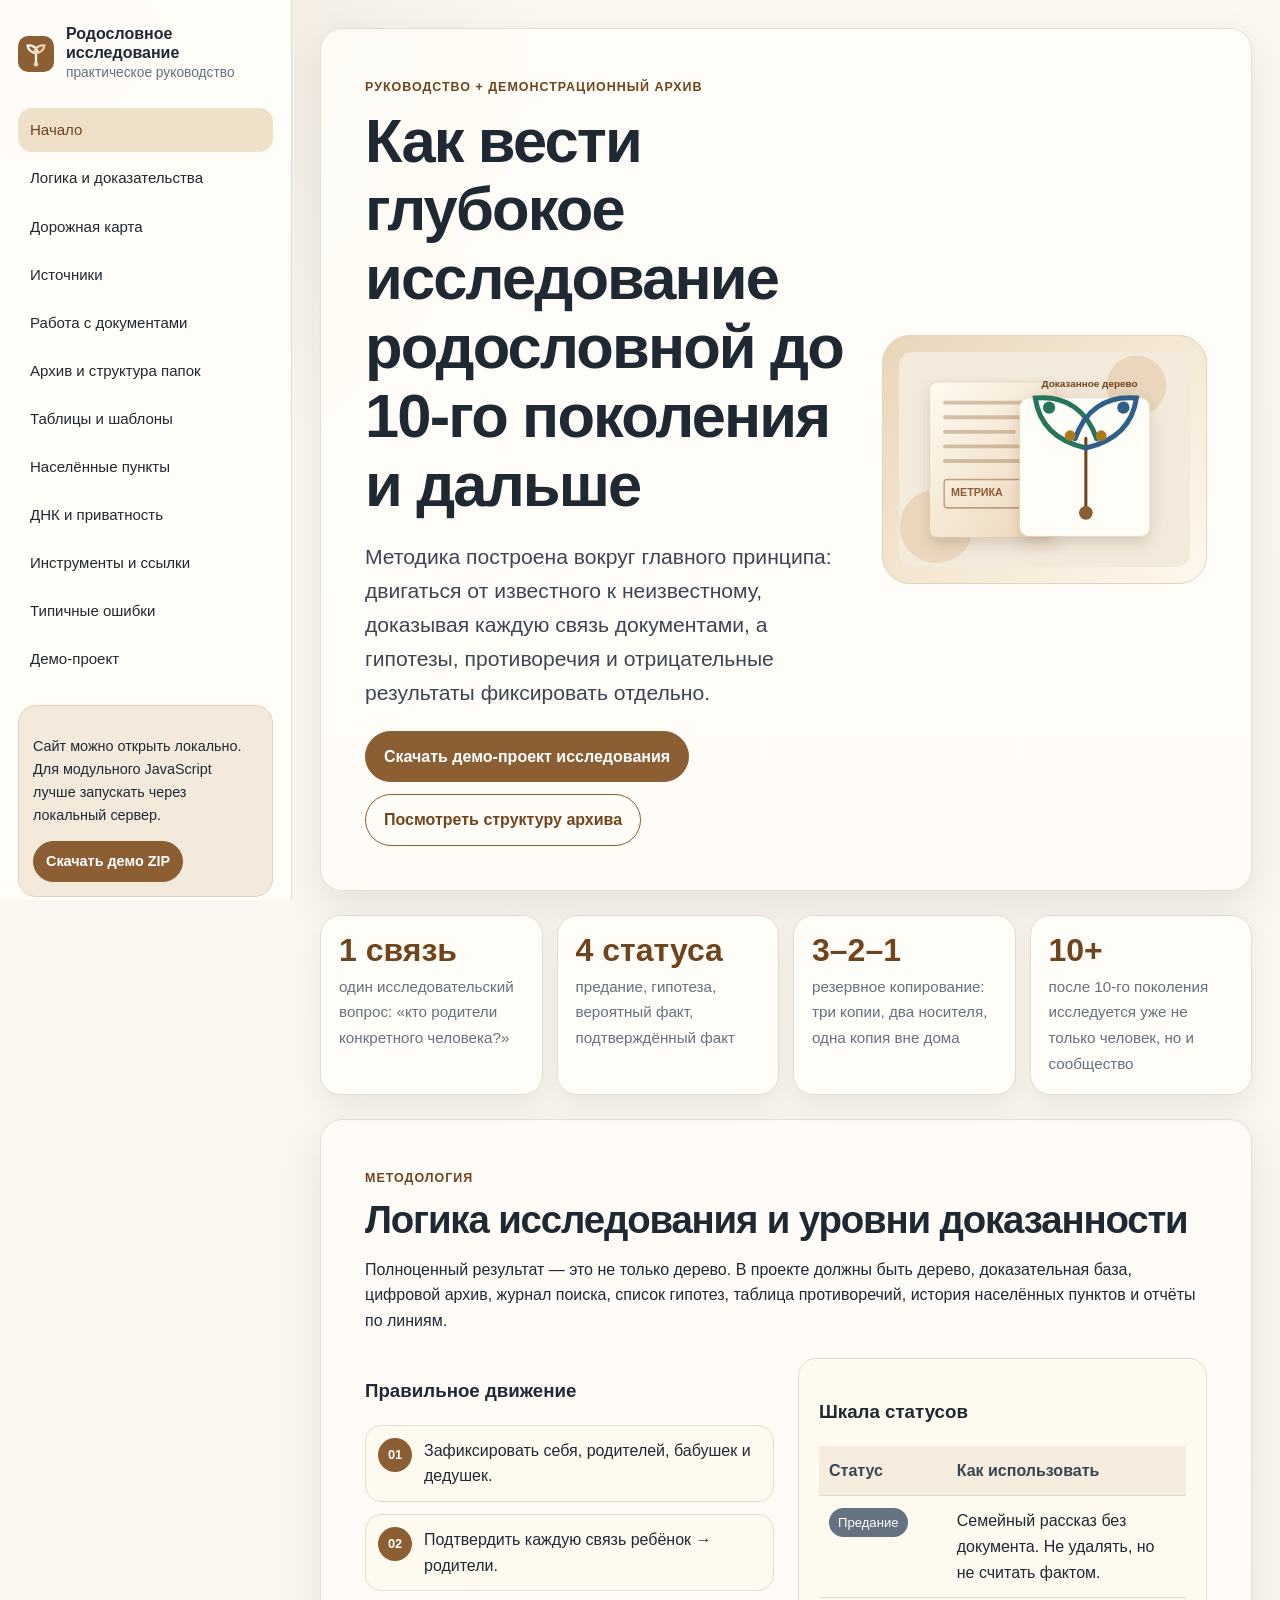
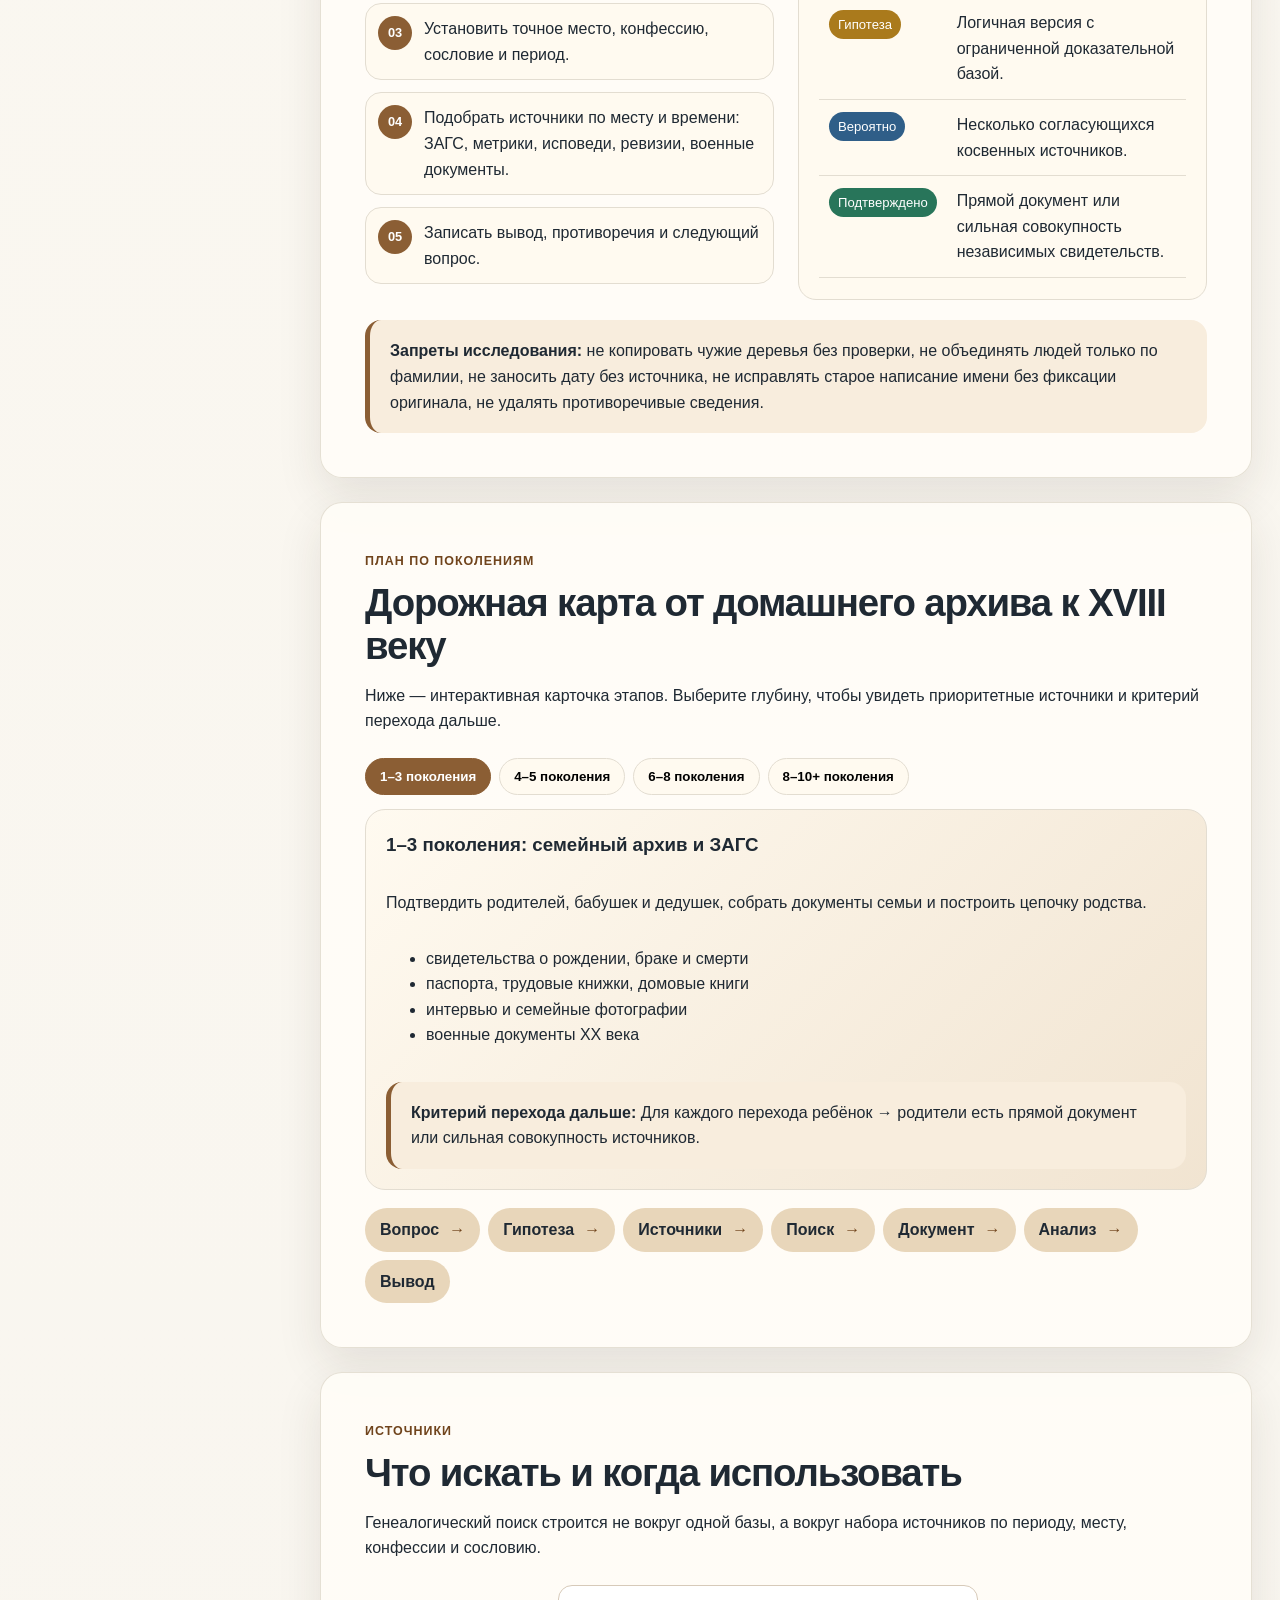
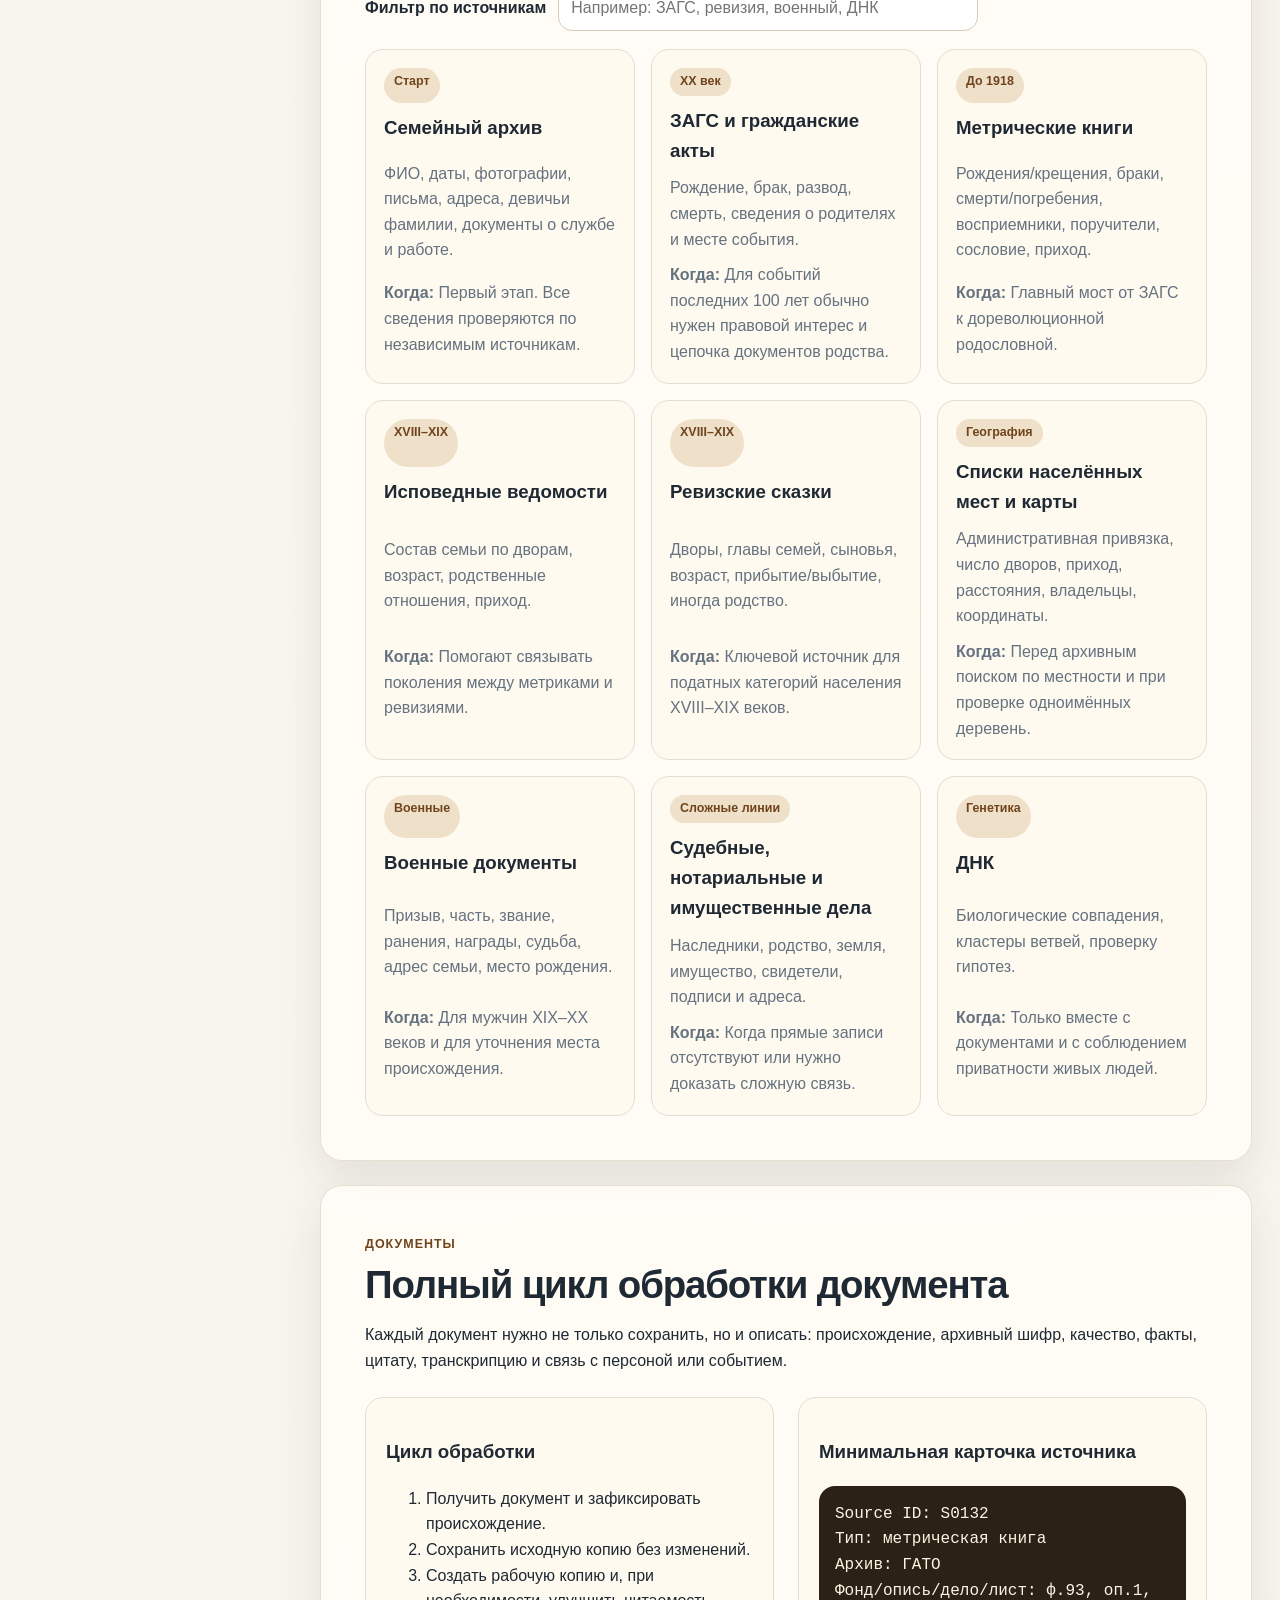
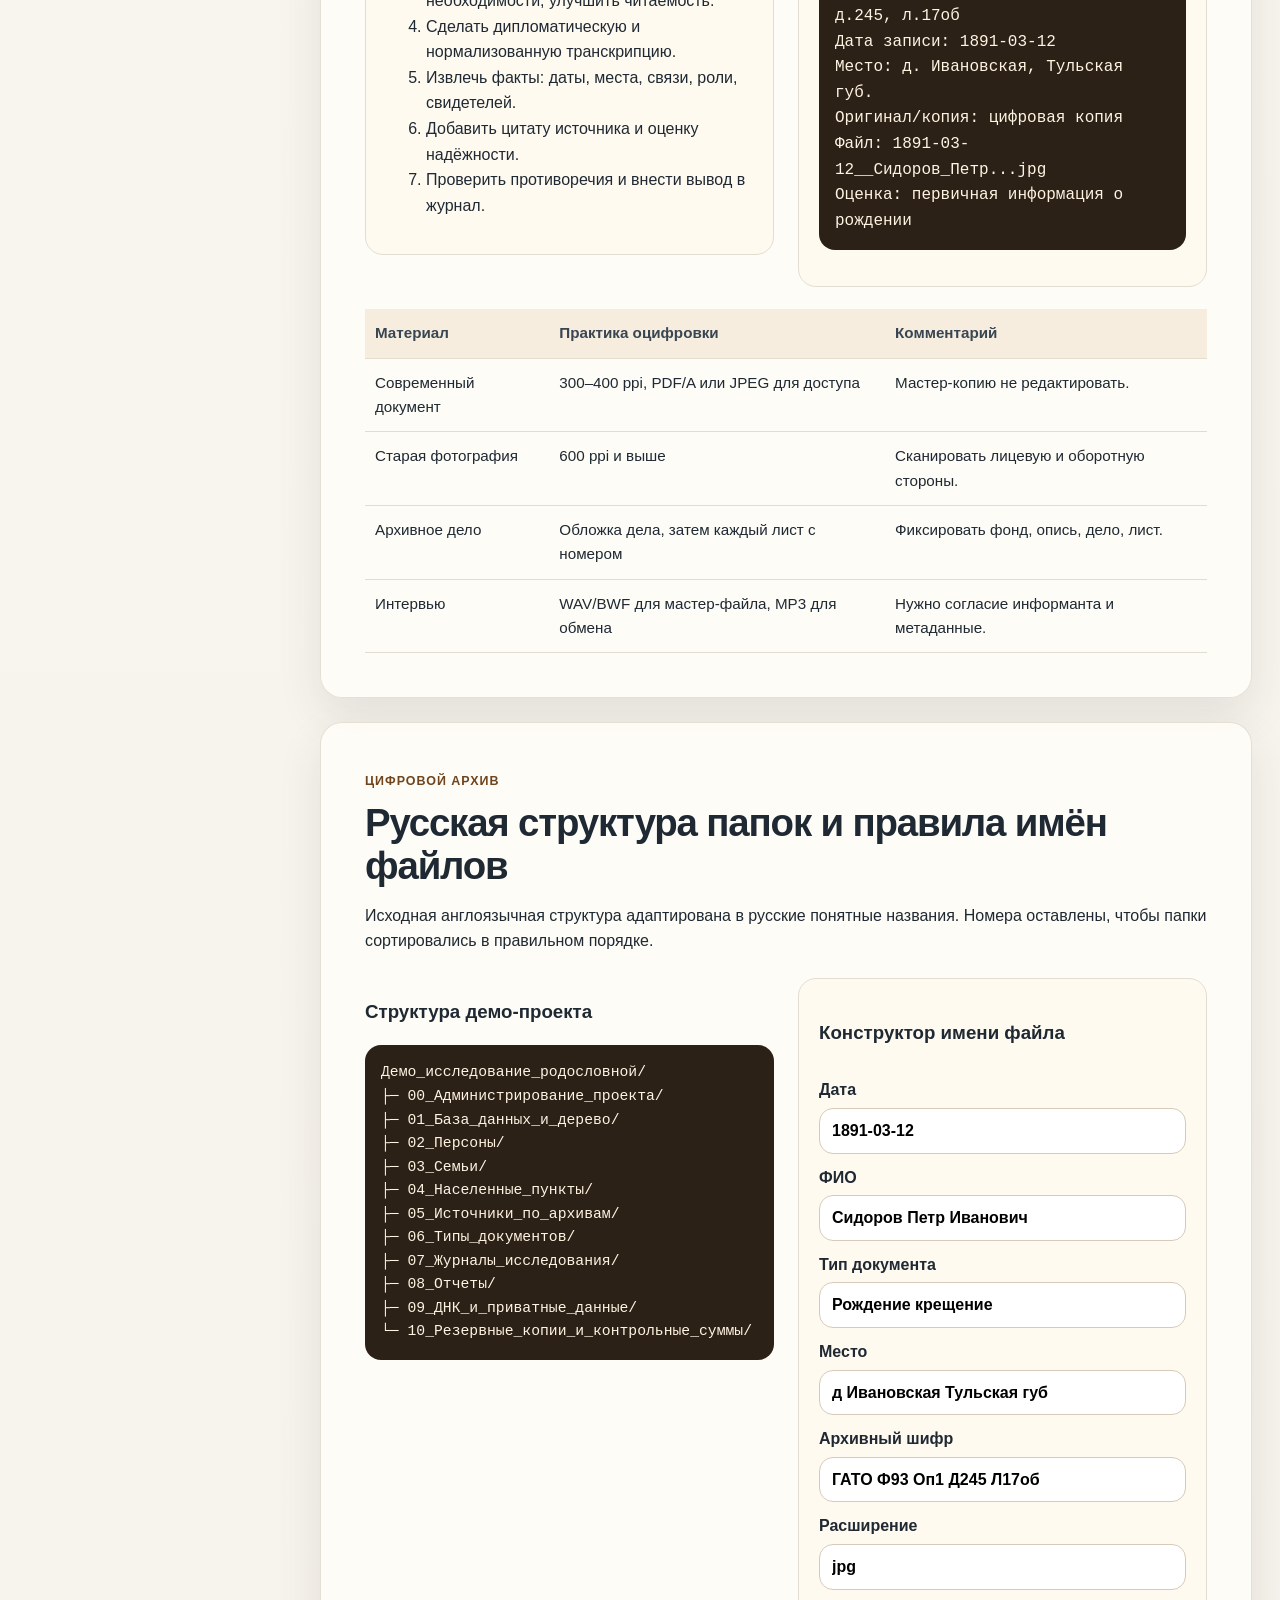
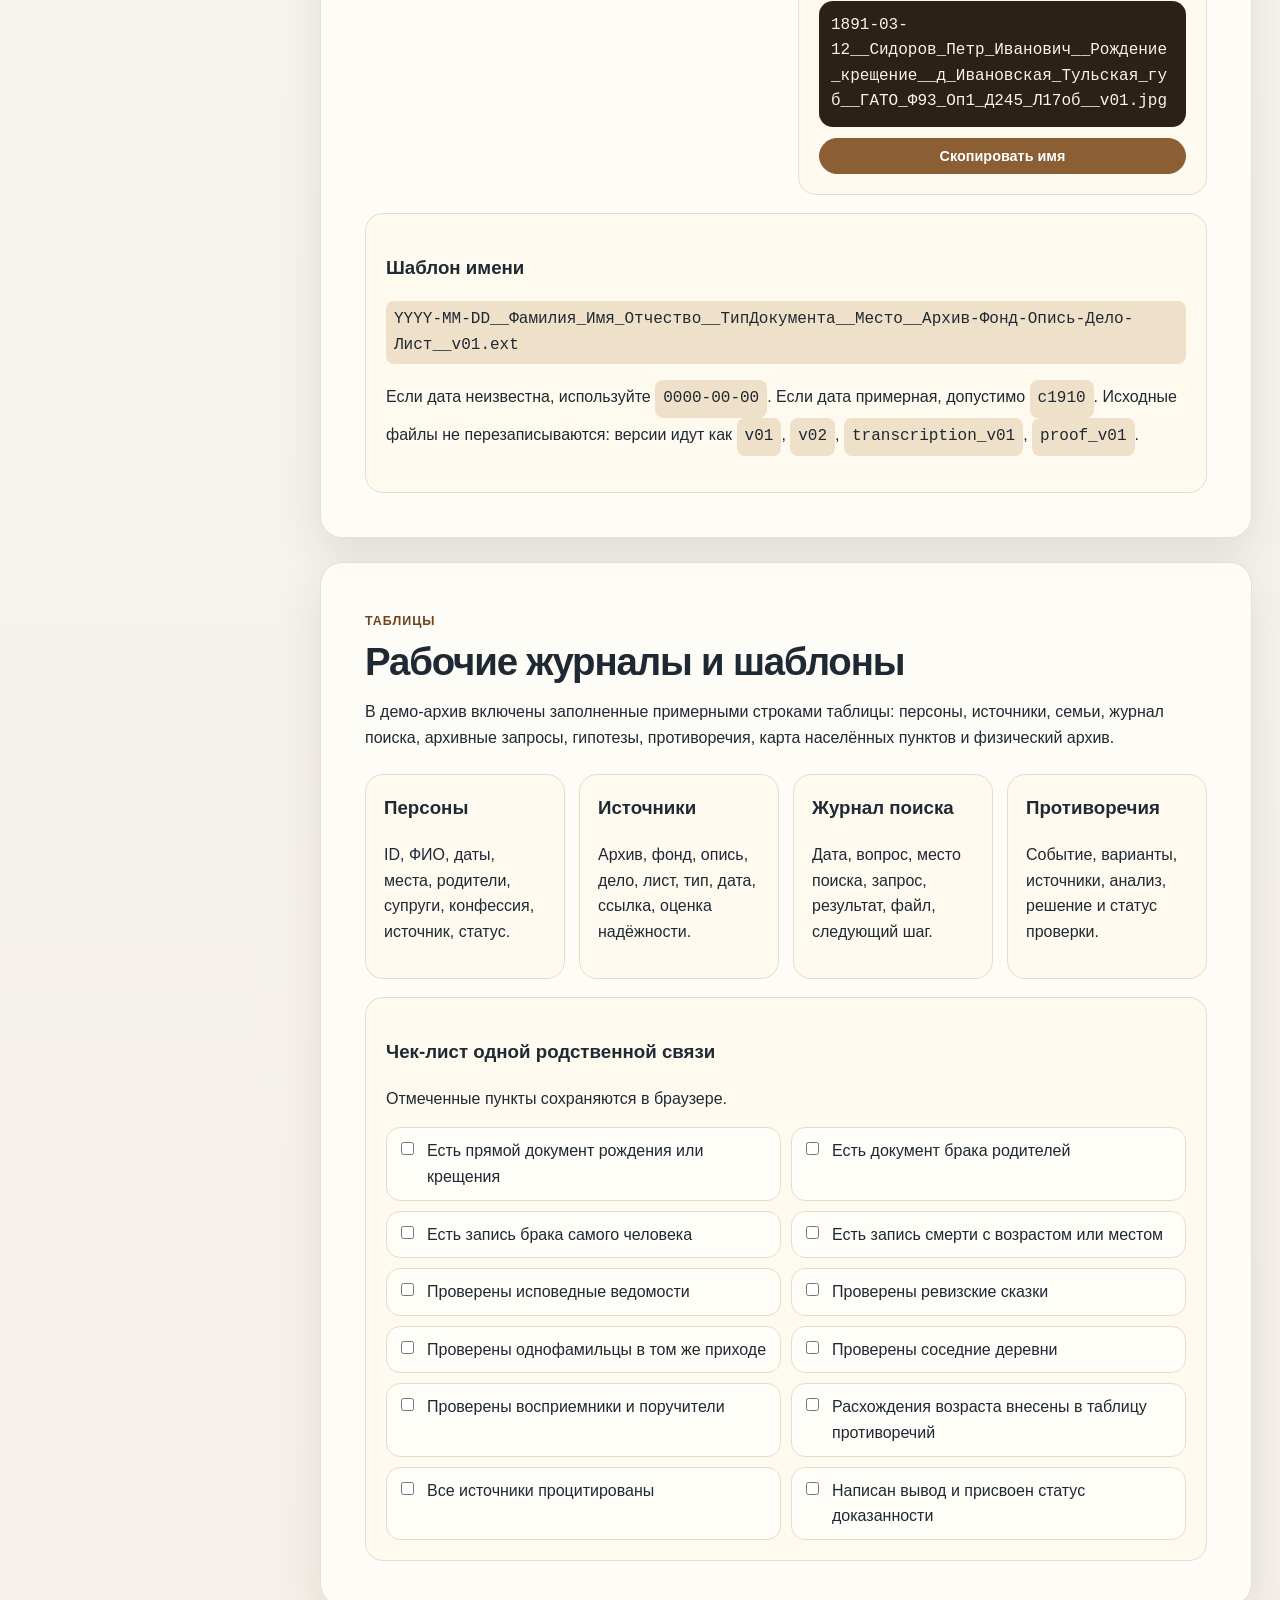
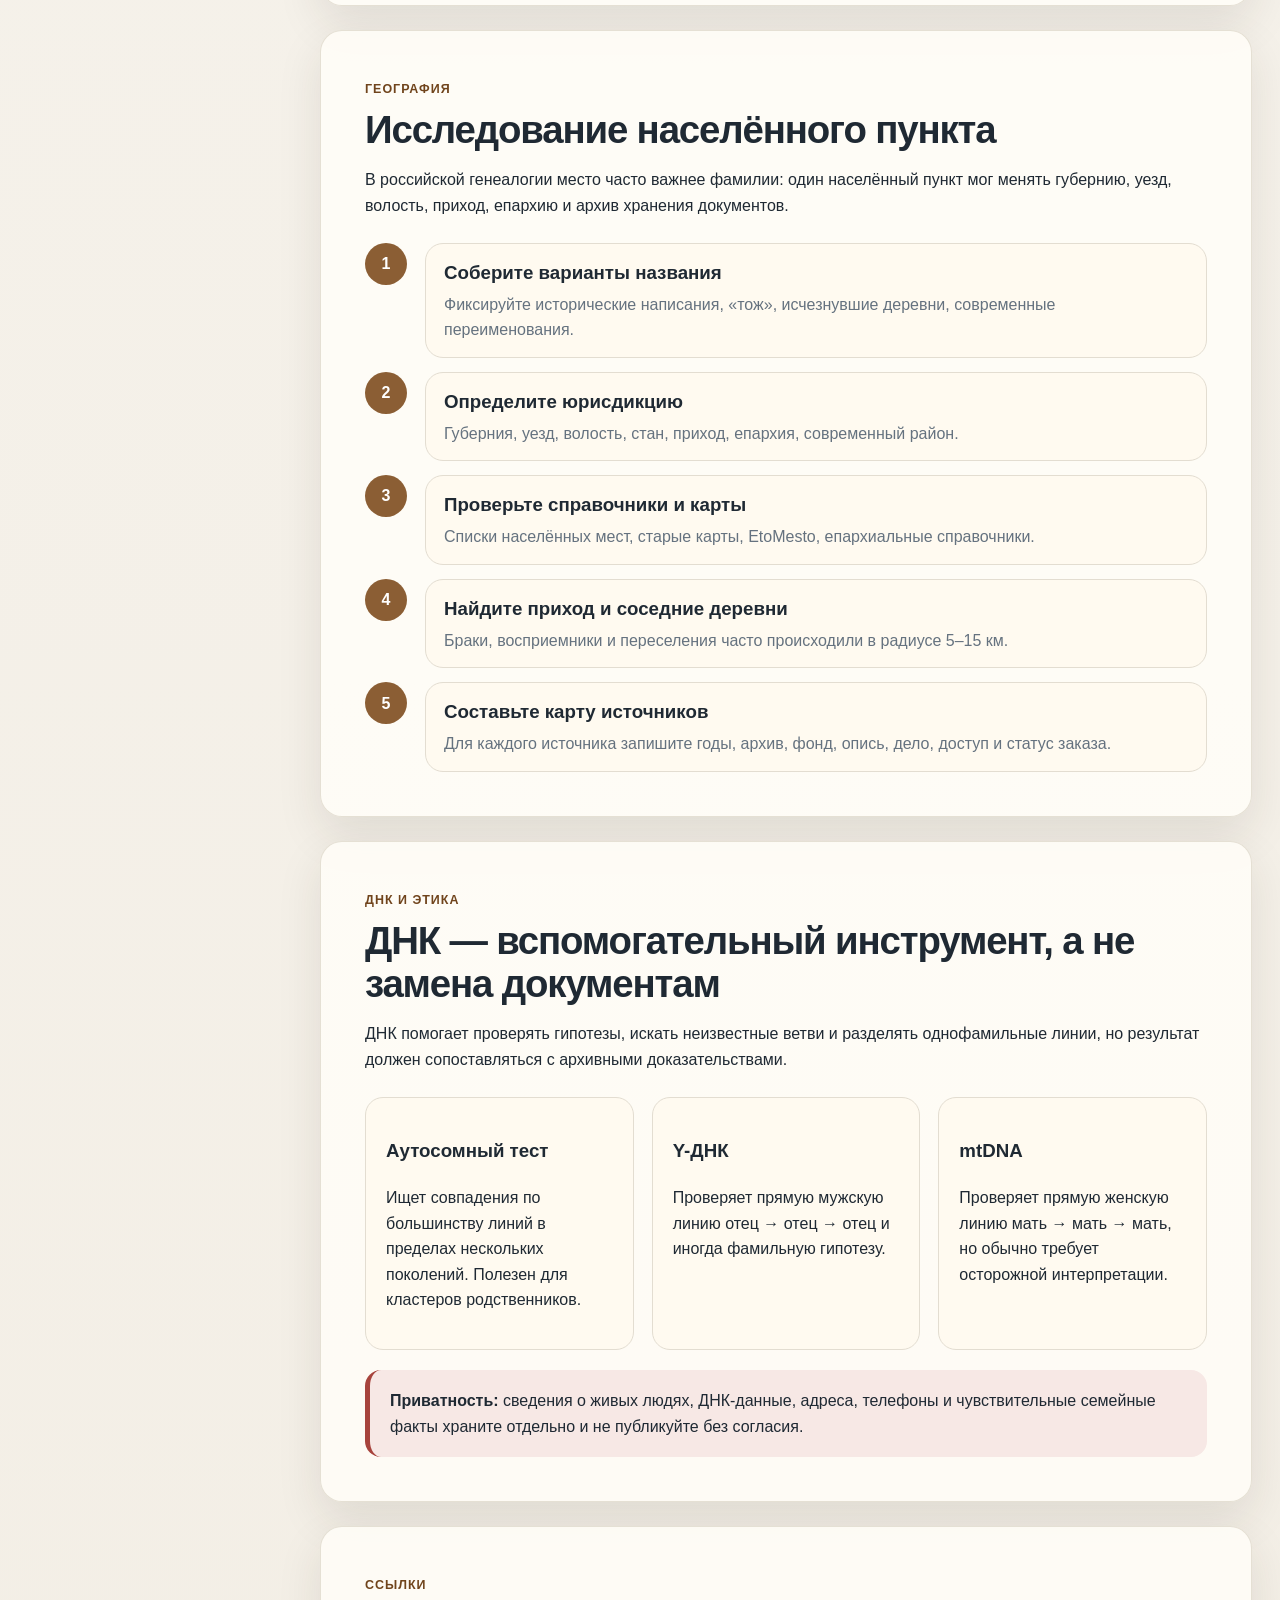
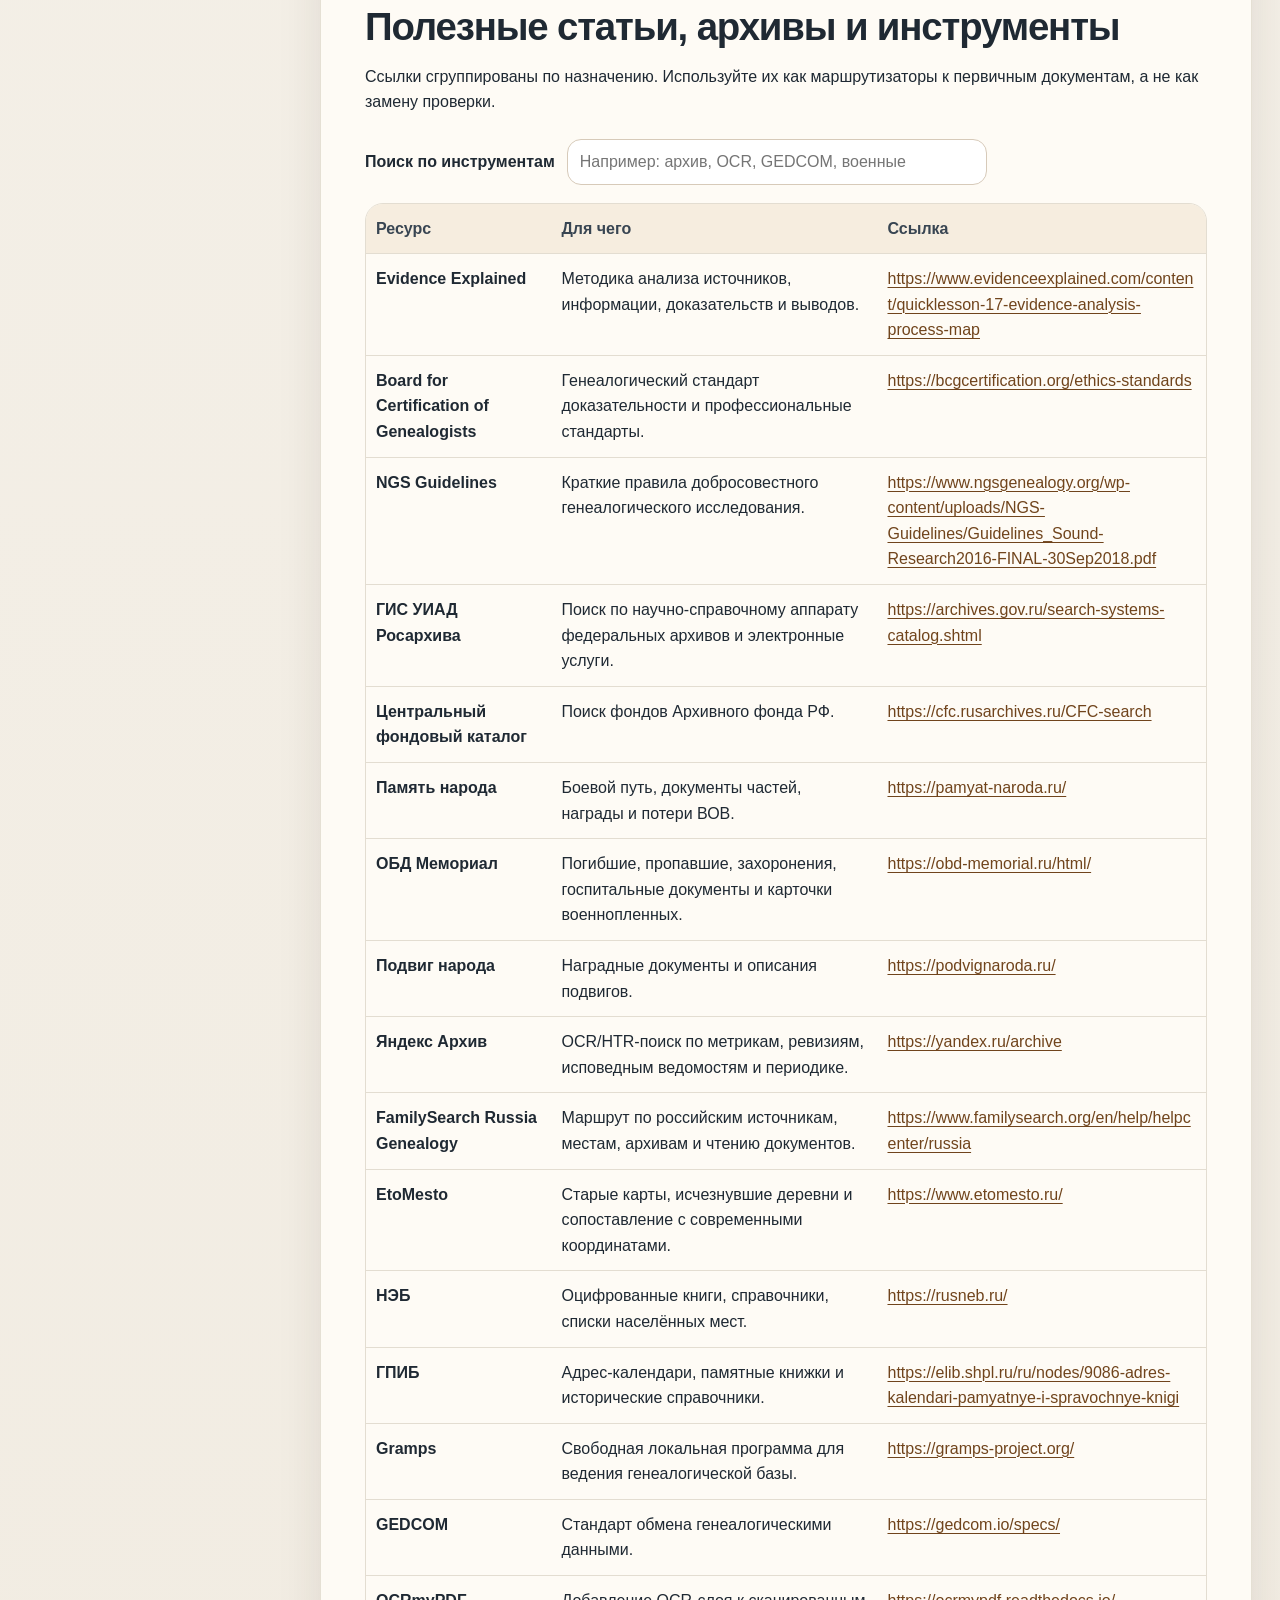
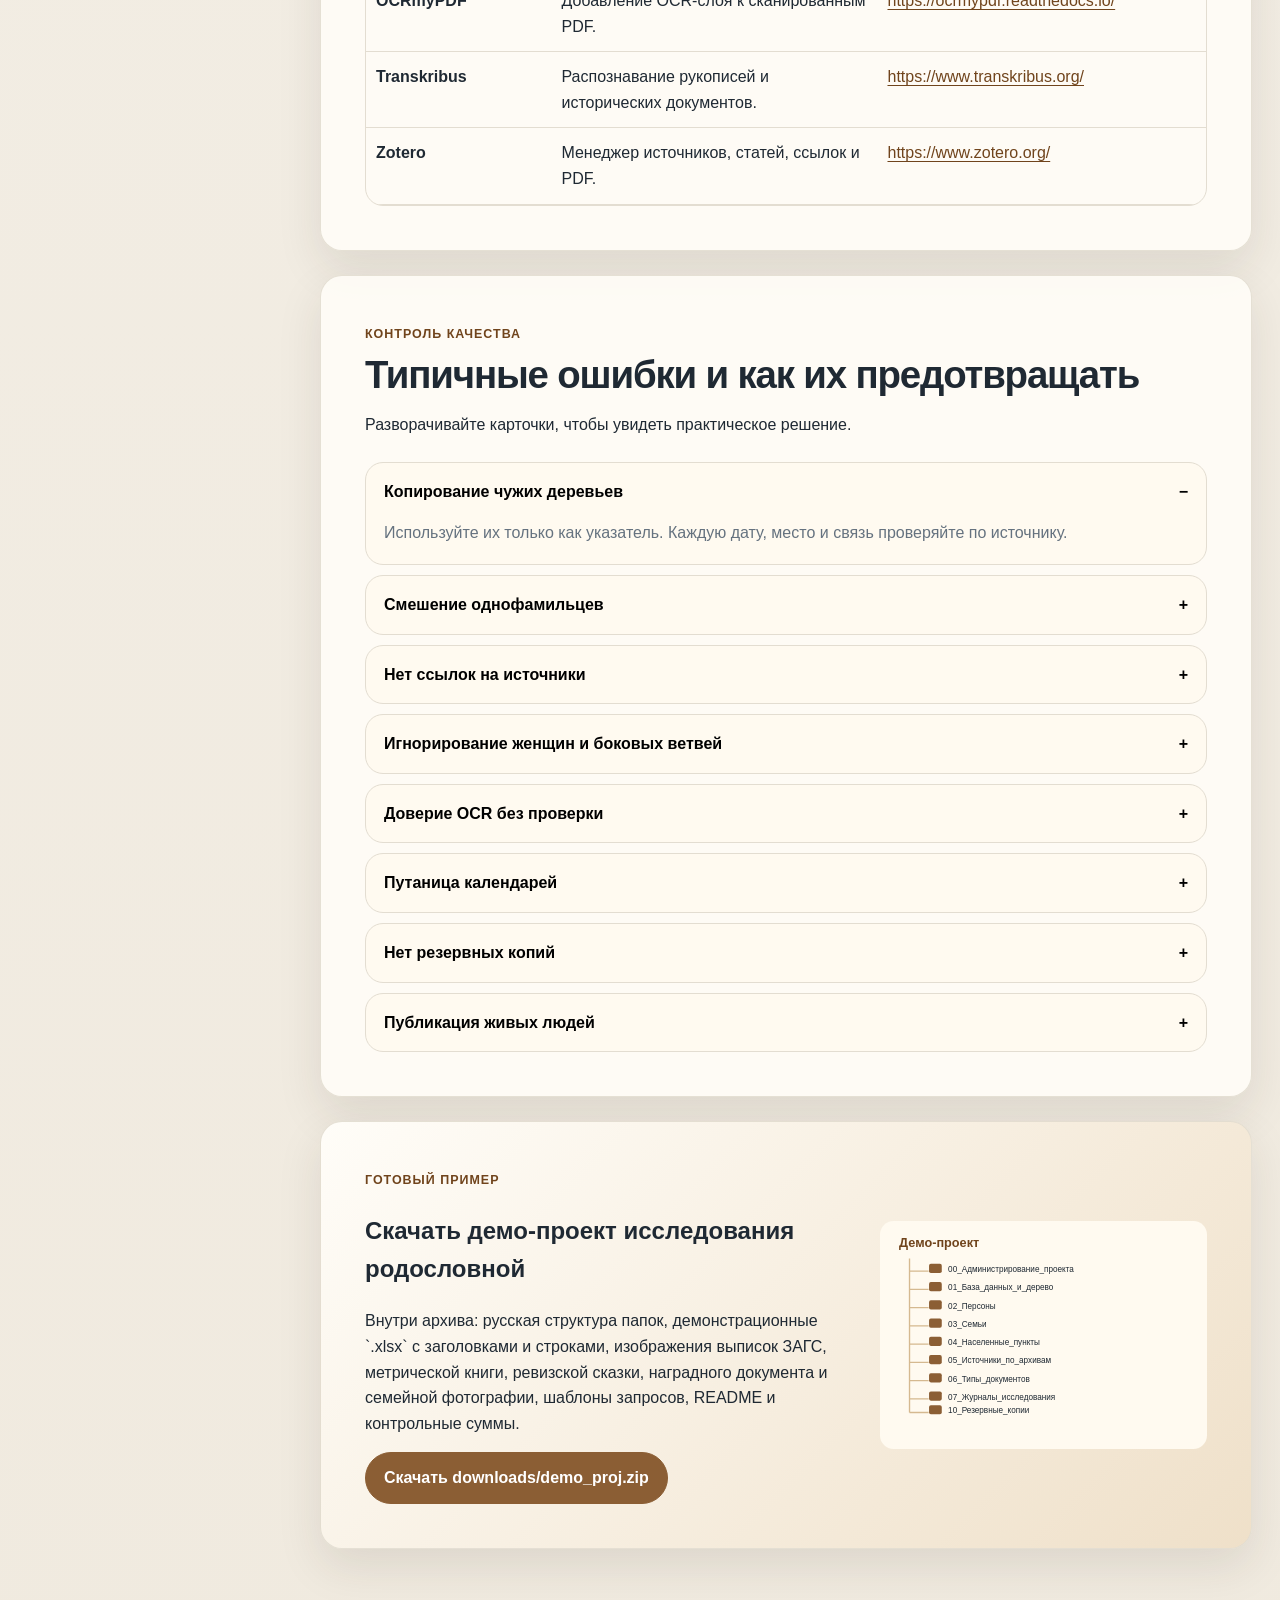
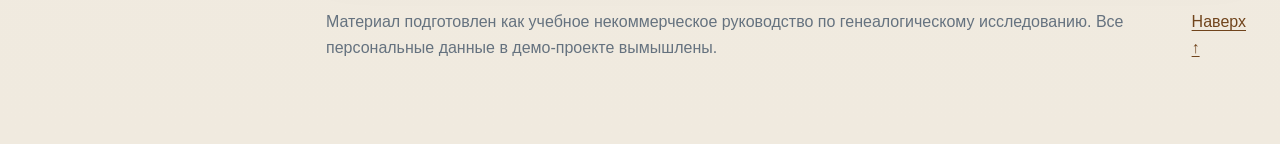
==== index.html @ 18a7447b "first commit uplod project" ====
<!doctype html>
<html lang="ru">
<head>
  <meta charset="utf-8">
  <meta name="viewport" content="width=device-width, initial-scale=1">
  <title>Руководство по исследованию родословной</title>
  <meta name="description" content="Статическое руководство по глубокому генеалогическому исследованию: методика, источники, таблицы, структура архива и демо-проект.">
  <link rel="icon" href="assets/images/favicon.svg" type="image/svg+xml">
  <link rel="stylesheet" href="style.css">
</head>
<body>
  <a class="skip-link" href="#main">Перейти к содержанию</a>
  <button class="mobile-nav-toggle" type="button" aria-label="Открыть оглавление" aria-controls="sidebar" aria-expanded="false">☰ Оглавление</button>
  <aside class="sidebar" id="sidebar">
    <div class="brand">
      <img src="assets/images/favicon.svg" width="36" height="36" alt="">
      <div>
        <strong>Родословное исследование</strong>
        <span>практическое руководство</span>
      </div>
    </div>
    <nav class="toc" aria-label="Оглавление сайта">
      <a href="#start">Начало</a>
      <a href="#logic">Логика и доказательства</a>
      <a href="#roadmap">Дорожная карта</a>
      <a href="#sources">Источники</a>
      <a href="#documents">Работа с документами</a>
      <a href="#storage">Архив и структура папок</a>
      <a href="#tables">Таблицы и шаблоны</a>
      <a href="#localities">Населённые пункты</a>
      <a href="#dna">ДНК и приватность</a>
      <a href="#tools">Инструменты и ссылки</a>
      <a href="#errors">Типичные ошибки</a>
      <a href="#download">Демо-проект</a>
    </nav>
    <div class="sidebar-card">
      <p>Сайт можно открыть локально. Для модульного JavaScript лучше запускать через локальный сервер.</p>
      <a class="button button-small" href="downloads/demo_proj.zip" download>Скачать демо ZIP</a>
    </div>
  </aside>

  <main id="main" class="content">
    <section id="start" class="hero section-block">
      <div class="hero-text">
        <span class="eyebrow">Руководство + демонстрационный архив</span>
        <h1>Как вести глубокое исследование родословной до 10-го поколения и дальше</h1>
        <p class="lead">Методика построена вокруг главного принципа: двигаться от известного к неизвестному, доказывая каждую связь документами, а гипотезы, противоречия и отрицательные результаты фиксировать отдельно.</p>
        <div class="hero-actions">
          <a class="button" href="downloads/demo_proj.zip" download>Скачать демо-проект исследования</a>
          <a class="button ghost" href="#storage">Посмотреть структуру архива</a>
        </div>
      </div>
      <div class="hero-visual" aria-hidden="true">
        <img src="assets/images/hero-archive.svg" alt="" loading="eager">
      </div>
    </section>

    <section class="section-block compact-grid" aria-label="Ключевые принципы">
      <article class="metric-card">
        <strong>1 связь</strong>
        <span>один исследовательский вопрос: «кто родители конкретного человека?»</span>
      </article>
      <article class="metric-card">
        <strong>4 статуса</strong>
        <span>предание, гипотеза, вероятный факт, подтверждённый факт</span>
      </article>
      <article class="metric-card">
        <strong>3–2–1</strong>
        <span>резервное копирование: три копии, два носителя, одна копия вне дома</span>
      </article>
      <article class="metric-card">
        <strong>10+</strong>
        <span>после 10-го поколения исследуется уже не только человек, но и сообщество</span>
      </article>
    </section>

    <section id="logic" class="section-block">
      <div class="section-heading">
        <span class="eyebrow">Методология</span>
        <h2>Логика исследования и уровни доказанности</h2>
        <p>Полноценный результат — это не только дерево. В проекте должны быть дерево, доказательная база, цифровой архив, журнал поиска, список гипотез, таблица противоречий, история населённых пунктов и отчёты по линиям.</p>
      </div>
      <div class="two-col">
        <div>
          <h3>Правильное движение</h3>
          <ol class="steps">
            <li><span>01</span>Зафиксировать себя, родителей, бабушек и дедушек.</li>
            <li><span>02</span>Подтвердить каждую связь ребёнок → родители.</li>
            <li><span>03</span>Установить точное место, конфессию, сословие и период.</li>
            <li><span>04</span>Подобрать источники по месту и времени: ЗАГС, метрики, исповеди, ревизии, военные документы.</li>
            <li><span>05</span>Записать вывод, противоречия и следующий вопрос.</li>
          </ol>
        </div>
        <div class="panel">
          <h3>Шкала статусов</h3>
          <table>
            <thead><tr><th>Статус</th><th>Как использовать</th></tr></thead>
            <tbody>
              <tr><td><span class="status legend">Предание</span></td><td>Семейный рассказ без документа. Не удалять, но не считать фактом.</td></tr>
              <tr><td><span class="status hypothesis">Гипотеза</span></td><td>Логичная версия с ограниченной доказательной базой.</td></tr>
              <tr><td><span class="status probable">Вероятно</span></td><td>Несколько согласующихся косвенных источников.</td></tr>
              <tr><td><span class="status proven">Подтверждено</span></td><td>Прямой документ или сильная совокупность независимых свидетельств.</td></tr>
            </tbody>
          </table>
        </div>
      </div>
      <div class="callout">
        <strong>Запреты исследования:</strong> не копировать чужие деревья без проверки, не объединять людей только по фамилии, не заносить дату без источника, не исправлять старое написание имени без фиксации оригинала, не удалять противоречивые сведения.
      </div>
    </section>

    <section id="roadmap" class="section-block">
      <div class="section-heading">
        <span class="eyebrow">План по поколениям</span>
        <h2>Дорожная карта от домашнего архива к XVIII веку</h2>
        <p>Ниже — интерактивная карточка этапов. Выберите глубину, чтобы увидеть приоритетные источники и критерий перехода дальше.</p>
      </div>
      <div class="tabs" role="tablist" aria-label="Поколения">
        <button class="tab active" type="button" data-stage="0">1–3 поколения</button>
        <button class="tab" type="button" data-stage="1">4–5 поколения</button>
        <button class="tab" type="button" data-stage="2">6–8 поколения</button>
        <button class="tab" type="button" data-stage="3">8–10+ поколения</button>
      </div>
      <div class="stage-card" id="stageCard" aria-live="polite"></div>
      <div class="flow-strip" aria-label="Повторяемый цикл исследования">
        <span>Вопрос</span><span>Гипотеза</span><span>Источники</span><span>Поиск</span><span>Документ</span><span>Анализ</span><span>Вывод</span>
      </div>
    </section>

    <section id="sources" class="section-block">
      <div class="section-heading">
        <span class="eyebrow">Источники</span>
        <h2>Что искать и когда использовать</h2>
        <p>Генеалогический поиск строится не вокруг одной базы, а вокруг набора источников по периоду, месту, конфессии и сословию.</p>
      </div>
      <div class="filter-row" role="search">
        <label for="sourceFilter">Фильтр по источникам</label>
        <input id="sourceFilter" type="search" placeholder="Например: ЗАГС, ревизия, военный, ДНК">
      </div>
      <div class="card-grid" id="sourceCards"></div>
    </section>

    <section id="documents" class="section-block">
      <div class="section-heading">
        <span class="eyebrow">Документы</span>
        <h2>Полный цикл обработки документа</h2>
        <p>Каждый документ нужно не только сохранить, но и описать: происхождение, архивный шифр, качество, факты, цитату, транскрипцию и связь с персоной или событием.</p>
      </div>
      <div class="two-col align-start">
        <div class="process-list">
          <h3>Цикл обработки</h3>
          <ol>
            <li>Получить документ и зафиксировать происхождение.</li>
            <li>Сохранить исходную копию без изменений.</li>
            <li>Создать рабочую копию и, при необходимости, улучшить читаемость.</li>
            <li>Сделать дипломатическую и нормализованную транскрипцию.</li>
            <li>Извлечь факты: даты, места, связи, роли, свидетелей.</li>
            <li>Добавить цитату источника и оценку надёжности.</li>
            <li>Проверить противоречия и внести вывод в журнал.</li>
          </ol>
        </div>
        <div class="panel">
          <h3>Минимальная карточка источника</h3>
          <pre><code>Source ID: S0132
Тип: метрическая книга
Архив: ГАТО
Фонд/опись/дело/лист: ф.93, оп.1, д.245, л.17об
Дата записи: 1891-03-12
Место: д. Ивановская, Тульская губ.
Оригинал/копия: цифровая копия
Файл: 1891-03-12__Сидоров_Петр...jpg
Оценка: первичная информация о рождении</code></pre>
        </div>
      </div>
      <table class="wide-table">
        <thead><tr><th>Материал</th><th>Практика оцифровки</th><th>Комментарий</th></tr></thead>
        <tbody>
          <tr><td>Современный документ</td><td>300–400 ppi, PDF/A или JPEG для доступа</td><td>Мастер-копию не редактировать.</td></tr>
          <tr><td>Старая фотография</td><td>600 ppi и выше</td><td>Сканировать лицевую и оборотную стороны.</td></tr>
          <tr><td>Архивное дело</td><td>Обложка дела, затем каждый лист с номером</td><td>Фиксировать фонд, опись, дело, лист.</td></tr>
          <tr><td>Интервью</td><td>WAV/BWF для мастер-файла, MP3 для обмена</td><td>Нужно согласие информанта и метаданные.</td></tr>
        </tbody>
      </table>
    </section>

    <section id="storage" class="section-block">
      <div class="section-heading">
        <span class="eyebrow">Цифровой архив</span>
        <h2>Русская структура папок и правила имён файлов</h2>
        <p>Исходная англоязычная структура адаптирована в русские понятные названия. Номера оставлены, чтобы папки сортировались в правильном порядке.</p>
      </div>
      <div class="two-col align-start">
        <div>
          <h3>Структура демо-проекта</h3>
          <pre class="tree"><code>Демо_исследование_родословной/
├─ 00_Администрирование_проекта/
├─ 01_База_данных_и_дерево/
├─ 02_Персоны/
├─ 03_Семьи/
├─ 04_Населенные_пункты/
├─ 05_Источники_по_архивам/
├─ 06_Типы_документов/
├─ 07_Журналы_исследования/
├─ 08_Отчеты/
├─ 09_ДНК_и_приватные_данные/
└─ 10_Резервные_копии_и_контрольные_суммы/</code></pre>
        </div>
        <form class="file-builder" id="fileBuilder">
          <h3>Конструктор имени файла</h3>
          <label>Дата <input name="date" value="1891-03-12"></label>
          <label>ФИО <input name="person" value="Сидоров Петр Иванович"></label>
          <label>Тип документа <input name="type" value="Рождение крещение"></label>
          <label>Место <input name="place" value="д Ивановская Тульская губ"></label>
          <label>Архивный шифр <input name="ref" value="ГАТО Ф93 Оп1 Д245 Л17об"></label>
          <label>Расширение <input name="ext" value="jpg"></label>
          <output id="fileNameResult" for="date person type place ref ext"></output>
          <button class="button button-small" type="button" id="copyFileName">Скопировать имя</button>
        </form>
      </div>
      <div class="naming-rules">
        <h3>Шаблон имени</h3>
        <code>YYYY-MM-DD__Фамилия_Имя_Отчество__ТипДокумента__Место__Архив-Фонд-Опись-Дело-Лист__v01.ext</code>
        <p>Если дата неизвестна, используйте <code>0000-00-00</code>. Если дата примерная, допустимо <code>c1910</code>. Исходные файлы не перезаписываются: версии идут как <code>v01</code>, <code>v02</code>, <code>transcription_v01</code>, <code>proof_v01</code>.</p>
      </div>
    </section>

    <section id="tables" class="section-block">
      <div class="section-heading">
        <span class="eyebrow">Таблицы</span>
        <h2>Рабочие журналы и шаблоны</h2>
        <p>В демо-архив включены заполненные примерными строками таблицы: персоны, источники, семьи, журнал поиска, архивные запросы, гипотезы, противоречия, карта населённых пунктов и физический архив.</p>
      </div>
      <div class="table-cards">
        <article><h3>Персоны</h3><p>ID, ФИО, даты, места, родители, супруги, конфессия, источник, статус.</p></article>
        <article><h3>Источники</h3><p>Архив, фонд, опись, дело, лист, тип, дата, ссылка, оценка надёжности.</p></article>
        <article><h3>Журнал поиска</h3><p>Дата, вопрос, место поиска, запрос, результат, файл, следующий шаг.</p></article>
        <article><h3>Противоречия</h3><p>Событие, варианты, источники, анализ, решение и статус проверки.</p></article>
      </div>
      <div class="checklist-card">
        <h3>Чек-лист одной родственной связи</h3>
        <p>Отмеченные пункты сохраняются в браузере.</p>
        <div id="proofChecklist" class="checklist"></div>
      </div>
    </section>

    <section id="localities" class="section-block">
      <div class="section-heading">
        <span class="eyebrow">География</span>
        <h2>Исследование населённого пункта</h2>
        <p>В российской генеалогии место часто важнее фамилии: один населённый пункт мог менять губернию, уезд, волость, приход, епархию и архив хранения документов.</p>
      </div>
      <div class="timeline-list">
        <article><span>1</span><div><h3>Соберите варианты названия</h3><p>Фиксируйте исторические написания, «тож», исчезнувшие деревни, современные переименования.</p></div></article>
        <article><span>2</span><div><h3>Определите юрисдикцию</h3><p>Губерния, уезд, волость, стан, приход, епархия, современный район.</p></div></article>
        <article><span>3</span><div><h3>Проверьте справочники и карты</h3><p>Списки населённых мест, старые карты, EtoMesto, епархиальные справочники.</p></div></article>
        <article><span>4</span><div><h3>Найдите приход и соседние деревни</h3><p>Браки, восприемники и переселения часто происходили в радиусе 5–15 км.</p></div></article>
        <article><span>5</span><div><h3>Составьте карту источников</h3><p>Для каждого источника запишите годы, архив, фонд, опись, дело, доступ и статус заказа.</p></div></article>
      </div>
    </section>

    <section id="dna" class="section-block">
      <div class="section-heading">
        <span class="eyebrow">ДНК и этика</span>
        <h2>ДНК — вспомогательный инструмент, а не замена документам</h2>
        <p>ДНК помогает проверять гипотезы, искать неизвестные ветви и разделять однофамильные линии, но результат должен сопоставляться с архивными доказательствами.</p>
      </div>
      <div class="three-col">
        <article class="panel"><h3>Аутосомный тест</h3><p>Ищет совпадения по большинству линий в пределах нескольких поколений. Полезен для кластеров родственников.</p></article>
        <article class="panel"><h3>Y-ДНК</h3><p>Проверяет прямую мужскую линию отец → отец → отец и иногда фамильную гипотезу.</p></article>
        <article class="panel"><h3>mtDNA</h3><p>Проверяет прямую женскую линию мать → мать → мать, но обычно требует осторожной интерпретации.</p></article>
      </div>
      <div class="callout warning"><strong>Приватность:</strong> сведения о живых людях, ДНК-данные, адреса, телефоны и чувствительные семейные факты храните отдельно и не публикуйте без согласия.</div>
    </section>

    <section id="tools" class="section-block">
      <div class="section-heading">
        <span class="eyebrow">Ссылки</span>
        <h2>Полезные статьи, архивы и инструменты</h2>
        <p>Ссылки сгруппированы по назначению. Используйте их как маршрутизаторы к первичным документам, а не как замену проверки.</p>
      </div>
      <div class="filter-row">
        <label for="resourceFilter">Поиск по инструментам</label>
        <input id="resourceFilter" type="search" placeholder="Например: архив, OCR, GEDCOM, военные">
      </div>
      <div class="resource-table-wrap">
        <table class="resource-table">
          <thead><tr><th>Ресурс</th><th>Для чего</th><th>Ссылка</th></tr></thead>
          <tbody id="resourceRows"></tbody>
        </table>
      </div>
    </section>

    <section id="errors" class="section-block">
      <div class="section-heading">
        <span class="eyebrow">Контроль качества</span>
        <h2>Типичные ошибки и как их предотвращать</h2>
        <p>Разворачивайте карточки, чтобы увидеть практическое решение.</p>
      </div>
      <div class="accordion" id="errorAccordion"></div>
    </section>

    <section id="download" class="section-block download-block">
      <div>
        <span class="eyebrow">Готовый пример</span>
        <h2>Скачать демо-проект исследования родословной</h2>
        <p>Внутри архива: русская структура папок, демонстрационные `.xlsx` с заголовками и строками, изображения выписок ЗАГС, метрической книги, ревизской сказки, наградного документа и семейной фотографии, шаблоны запросов, README и контрольные суммы.</p>
        <a class="button" href="downloads/demo_proj.zip" download>Скачать downloads/demo_proj.zip</a>
      </div>
      <img src="assets/images/folder-structure.svg" alt="Схема папок демо-проекта" loading="lazy">
    </section>

    <footer class="site-footer">
      <p>Материал подготовлен как учебное некоммерческое руководство по генеалогическому исследованию. Все персональные данные в демо-проекте вымышлены.</p>
      <a href="#start">Наверх ↑</a>
    </footer>
  </main>

  <script type="module" src="scripts/main.js"></script>
</body>
</html>
---- style.css ----
:root {
  --bg: #f7f4ee;
  --paper: #fffdf8;
  --ink: #1f2933;
  --muted: #65727f;
  --line: #e3ddd1;
  --accent: #8b5e34;
  --accent-strong: #70441c;
  --accent-soft: #efe0c9;
  --green: #28755a;
  --blue: #2f5e88;
  --red: #a7433c;
  --yellow: #aa7a1c;
  --shadow: 0 18px 45px rgba(47, 38, 25, 0.10);
  --radius: 22px;
  --sidebar: 292px;
  font-family: Inter, -apple-system, BlinkMacSystemFont, "Segoe UI", Roboto, Arial, sans-serif;
}

* { box-sizing: border-box; }
html { scroll-behavior: smooth; }
body {
  margin: 0;
  color: var(--ink);
  background:
    radial-gradient(circle at top left, rgba(139, 94, 52, 0.14), transparent 34rem),
    linear-gradient(180deg, #fbf8f1 0%, var(--bg) 45%, #f0eadf 100%);
  line-height: 1.6;
}
a { color: var(--accent-strong); text-decoration-thickness: 0.08em; text-underline-offset: 0.18em; }
img { max-width: 100%; display: block; }
code, pre { font-family: "SFMono-Regular", Consolas, "Liberation Mono", monospace; }

.skip-link {
  position: absolute; left: -999px; top: 8px; background: #fff; padding: 10px; z-index: 99;
}
.skip-link:focus { left: 8px; }

.sidebar {
  position: fixed;
  inset: 0 auto 0 0;
  width: var(--sidebar);
  padding: 24px 18px;
  background: rgba(255, 253, 248, 0.96);
  border-right: 1px solid var(--line);
  overflow-y: auto;
  z-index: 20;
  backdrop-filter: blur(18px);
}
.brand { display: flex; gap: 12px; align-items: center; margin-bottom: 24px; }
.brand strong { display: block; line-height: 1.2; }
.brand span { display: block; color: var(--muted); font-size: 0.86rem; }
.toc { display: grid; gap: 4px; }
.toc a {
  display: block;
  padding: 10px 12px;
  border-radius: 14px;
  color: var(--ink);
  text-decoration: none;
  font-size: 0.94rem;
}
.toc a:hover, .toc a.active { background: var(--accent-soft); color: var(--accent-strong); }
.sidebar-card {
  margin-top: 24px;
  padding: 14px;
  border-radius: 18px;
  background: #f3eadc;
  border: 1px solid #e2d1ba;
  font-size: 0.9rem;
}

.mobile-nav-toggle { display: none; }
.content { margin-left: var(--sidebar); padding: 28px; max-width: 1480px; }
.section-block {
  background: rgba(255, 253, 248, 0.88);
  border: 1px solid rgba(227, 221, 209, 0.9);
  border-radius: var(--radius);
  box-shadow: var(--shadow);
  padding: clamp(24px, 4vw, 44px);
  margin-bottom: 24px;
}
.section-heading { max-width: 900px; margin-bottom: 24px; }
.section-heading h2, .hero h1 { margin: 8px 0 12px; line-height: 1.12; letter-spacing: -0.03em; }
.section-heading h2 { font-size: clamp(1.7rem, 3vw, 2.4rem); }
.hero h1 { font-size: clamp(2rem, 4.8vw, 4.4rem); }
.eyebrow { color: var(--accent-strong); font-weight: 760; letter-spacing: 0.08em; text-transform: uppercase; font-size: 0.78rem; }
.lead { font-size: clamp(1.08rem, 1.8vw, 1.32rem); color: #3b4652; max-width: 760px; }

.hero {
  display: grid;
  grid-template-columns: minmax(0, 1.2fr) minmax(280px, 0.8fr);
  gap: 30px;
  align-items: center;
  overflow: hidden;
}
.hero-visual {
  padding: 16px;
  border-radius: 28px;
  background: linear-gradient(135deg, #e8d6ba, #fff8ed);
  border: 1px solid #e4d2bb;
}
.hero-actions, .filter-row { display: flex; gap: 12px; flex-wrap: wrap; align-items: center; }
.button {
  display: inline-flex;
  align-items: center;
  justify-content: center;
  min-height: 44px;
  padding: 12px 18px;
  background: var(--accent);
  color: #fff;
  border: 1px solid var(--accent);
  border-radius: 999px;
  font-weight: 730;
  text-decoration: none;
  cursor: pointer;
  transition: transform .18s ease, box-shadow .18s ease, background .18s ease;
}
.button:hover { transform: translateY(-1px); box-shadow: 0 12px 26px rgba(112, 68, 28, .22); background: var(--accent-strong); }
.button.ghost { background: transparent; color: var(--accent-strong); }
.button-small { min-height: 36px; padding: 8px 12px; font-size: 0.9rem; }

.compact-grid { display: grid; grid-template-columns: repeat(4, 1fr); gap: 14px; background: transparent; box-shadow: none; border: 0; padding: 0; }
.metric-card {
  background: var(--paper);
  border: 1px solid var(--line);
  border-radius: 20px;
  padding: 18px;
  box-shadow: 0 12px 28px rgba(47, 38, 25, .08);
}
.metric-card strong { display: block; color: var(--accent-strong); font-size: 2rem; line-height: 1; margin-bottom: 8px; }
.metric-card span { color: var(--muted); font-size: .95rem; }

.two-col { display: grid; grid-template-columns: 1fr 1fr; gap: 24px; }
.three-col { display: grid; grid-template-columns: repeat(3, 1fr); gap: 18px; }
.align-start { align-items: start; }
.panel, .process-list, .file-builder, .checklist-card, .naming-rules {
  background: #fffaf0;
  border: 1px solid var(--line);
  border-radius: 18px;
  padding: 20px;
}
.callout {
  margin-top: 20px;
  padding: 18px 20px;
  border-left: 5px solid var(--accent);
  border-radius: 16px;
  background: #f8eddd;
}
.callout.warning { border-left-color: var(--red); background: #f7e8e5; }

.steps { list-style: none; padding: 0; display: grid; gap: 12px; }
.steps li { display: flex; gap: 12px; align-items: flex-start; padding: 12px; border-radius: 16px; background: #fffaf0; border: 1px solid var(--line); }
.steps span { flex: 0 0 auto; background: var(--accent); color: #fff; width: 34px; height: 34px; border-radius: 50%; display: grid; place-items: center; font-weight: 800; font-size: .8rem; }

.status { display: inline-flex; padding: 4px 9px; border-radius: 999px; color: #fff; font-size: .82rem; white-space: nowrap; }
.status.legend { background: var(--muted); }
.status.hypothesis { background: var(--yellow); }
.status.probable { background: var(--blue); }
.status.proven { background: var(--green); }

table { border-collapse: collapse; width: 100%; }
th, td { padding: 12px 10px; border-bottom: 1px solid var(--line); vertical-align: top; }
th { text-align: left; color: #384552; background: #f6eddf; }
.wide-table { margin-top: 22px; font-size: .95rem; }

.tabs { display: flex; gap: 8px; flex-wrap: wrap; margin-bottom: 14px; }
.tab {
  border: 1px solid var(--line);
  background: #fffaf0;
  border-radius: 999px;
  padding: 10px 14px;
  cursor: pointer;
  font-weight: 700;
}
.tab.active { background: var(--accent); color: #fff; border-color: var(--accent); }
.stage-card {
  display: grid;
  gap: 14px;
  padding: 20px;
  border-radius: 20px;
  border: 1px solid var(--line);
  background: linear-gradient(135deg, #fffaf0, #f1e4d1);
}
.stage-card h3 { margin: 0; }
.stage-card ul { margin: 0; }
.flow-strip { display: flex; flex-wrap: wrap; gap: 8px; margin-top: 18px; }
.flow-strip span { position: relative; padding: 9px 15px; border-radius: 999px; background: #e8d6ba; font-weight: 730; }
.flow-strip span:not(:last-child)::after { content: "→"; margin-left: 10px; color: var(--accent-strong); }

.filter-row { margin-bottom: 18px; }
.filter-row label { font-weight: 760; }
input[type="search"], .file-builder input {
  width: min(100%, 420px);
  min-height: 42px;
  border: 1px solid #d7cab9;
  border-radius: 14px;
  background: #fff;
  padding: 9px 12px;
  font: inherit;
}
.card-grid { display: grid; grid-template-columns: repeat(3, 1fr); gap: 16px; }
.source-card {
  display: grid;
  gap: 10px;
  padding: 18px;
  border-radius: 18px;
  background: #fffaf0;
  border: 1px solid var(--line);
}
.source-card .tag { justify-self: start; color: var(--accent-strong); background: var(--accent-soft); padding: 4px 10px; border-radius: 999px; font-weight: 720; font-size: .78rem; }
.source-card h3 { margin: 0; }
.source-card p { margin: 0; color: var(--muted); }

pre { white-space: pre-wrap; overflow-x: auto; background: #2b2117; color: #fff3e1; border-radius: 16px; padding: 16px; }
.tree { font-size: .92rem; }
.file-builder { display: grid; gap: 11px; }
.file-builder label { display: grid; gap: 5px; font-weight: 700; }
.file-builder output { display: block; min-height: 54px; padding: 12px; background: #2b2117; color: #fff3e1; border-radius: 14px; overflow-wrap: anywhere; font-family: "SFMono-Regular", Consolas, monospace; }
.naming-rules { margin-top: 18px; }
.naming-rules code { display: inline-block; max-width: 100%; overflow-wrap: anywhere; background: #efe0c9; padding: 6px 8px; border-radius: 8px; }

.table-cards { display: grid; grid-template-columns: repeat(4, 1fr); gap: 14px; }
.table-cards article { background: #fffaf0; border: 1px solid var(--line); border-radius: 18px; padding: 18px; }
.table-cards h3 { margin-top: 0; }
.checklist-card { margin-top: 18px; }
.checklist { display: grid; grid-template-columns: repeat(2, 1fr); gap: 10px; }
.checklist label { display: flex; gap: 10px; align-items: flex-start; padding: 10px; border: 1px solid var(--line); border-radius: 14px; background: #fffdf8; }
.checklist input { margin-top: 4px; }

.timeline-list { display: grid; gap: 14px; }
.timeline-list article { display: grid; grid-template-columns: 46px 1fr; gap: 14px; align-items: start; }
.timeline-list article > span { width: 42px; height: 42px; border-radius: 50%; background: var(--accent); color: #fff; display: grid; place-items: center; font-weight: 840; }
.timeline-list article > div { background: #fffaf0; border: 1px solid var(--line); border-radius: 18px; padding: 14px 18px; }
.timeline-list h3 { margin: 0 0 4px; }
.timeline-list p { margin: 0; color: var(--muted); }

.resource-table-wrap { overflow-x: auto; border: 1px solid var(--line); border-radius: 18px; }
.resource-table td:nth-child(1) { font-weight: 760; }
.resource-table a { overflow-wrap: anywhere; }

.accordion { display: grid; gap: 10px; }
.accordion-item { border: 1px solid var(--line); border-radius: 18px; overflow: hidden; background: #fffaf0; }
.accordion-button { width: 100%; text-align: left; background: transparent; border: 0; padding: 16px 18px; font: inherit; font-weight: 800; display: flex; justify-content: space-between; gap: 12px; cursor: pointer; }
.accordion-panel { display: none; padding: 0 18px 18px; color: var(--muted); }
.accordion-item.open .accordion-panel { display: block; }

.download-block { display: grid; grid-template-columns: minmax(0, 1.2fr) minmax(220px, .8fr); gap: 24px; align-items: center; background: linear-gradient(135deg, #fffdf8, #efe0c9); }
.site-footer { display: flex; justify-content: space-between; align-items: center; gap: 14px; padding: 20px 6px 40px; color: var(--muted); }

@media (max-width: 1120px) {
  :root { --sidebar: 260px; }
  .compact-grid, .table-cards { grid-template-columns: repeat(2, 1fr); }
  .card-grid { grid-template-columns: repeat(2, 1fr); }
  .hero { grid-template-columns: 1fr; }
}
@media (max-width: 820px) {
  .mobile-nav-toggle {
    display: inline-flex;
    position: sticky;
    top: 10px;
    z-index: 30;
    margin: 10px;
    border: 1px solid var(--line);
    border-radius: 999px;
    padding: 10px 14px;
    background: var(--paper);
    box-shadow: var(--shadow);
    font-weight: 800;
  }
  .sidebar { transform: translateX(-105%); transition: transform .2s ease; width: min(86vw, 330px); }
  .sidebar.open { transform: translateX(0); }
  .content { margin-left: 0; padding: 12px; }
  .two-col, .three-col, .download-block, .checklist { grid-template-columns: 1fr; }
  .card-grid, .compact-grid, .table-cards { grid-template-columns: 1fr; }
  .section-block { padding: 22px; }
}
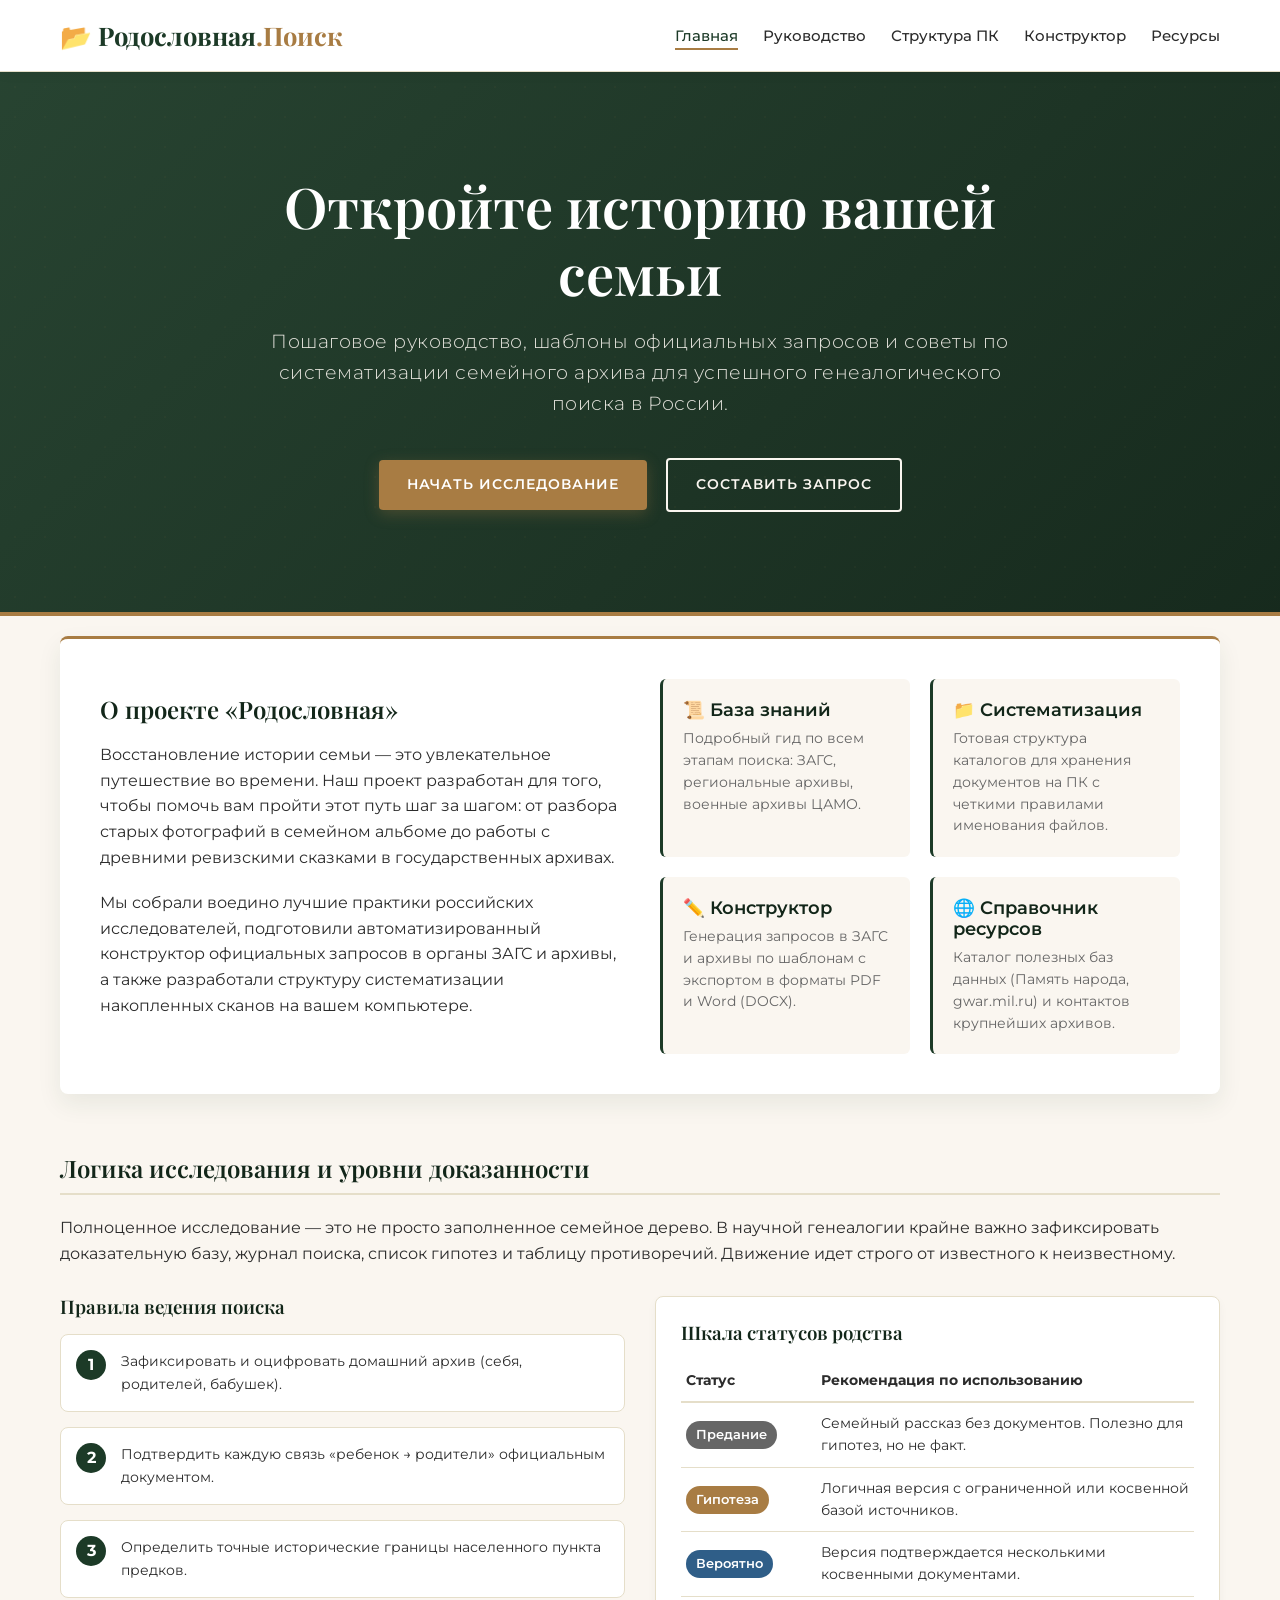
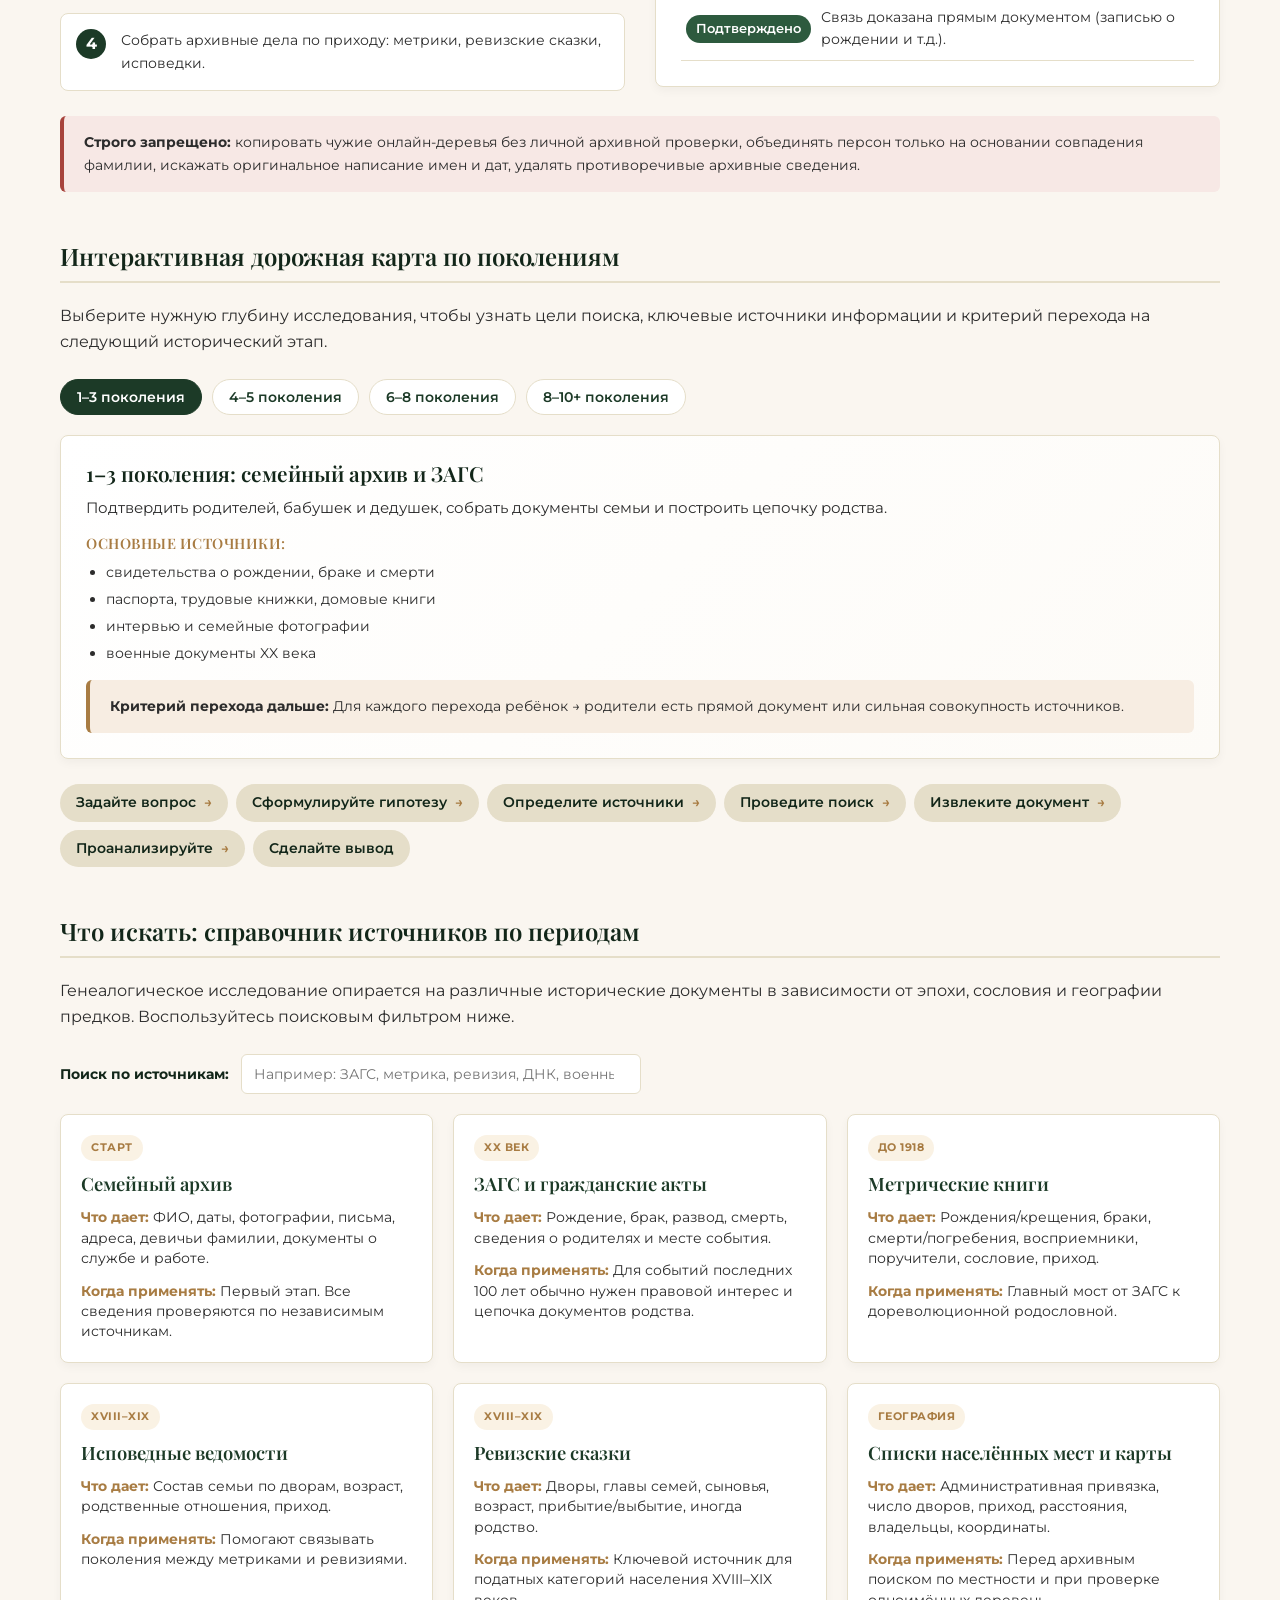
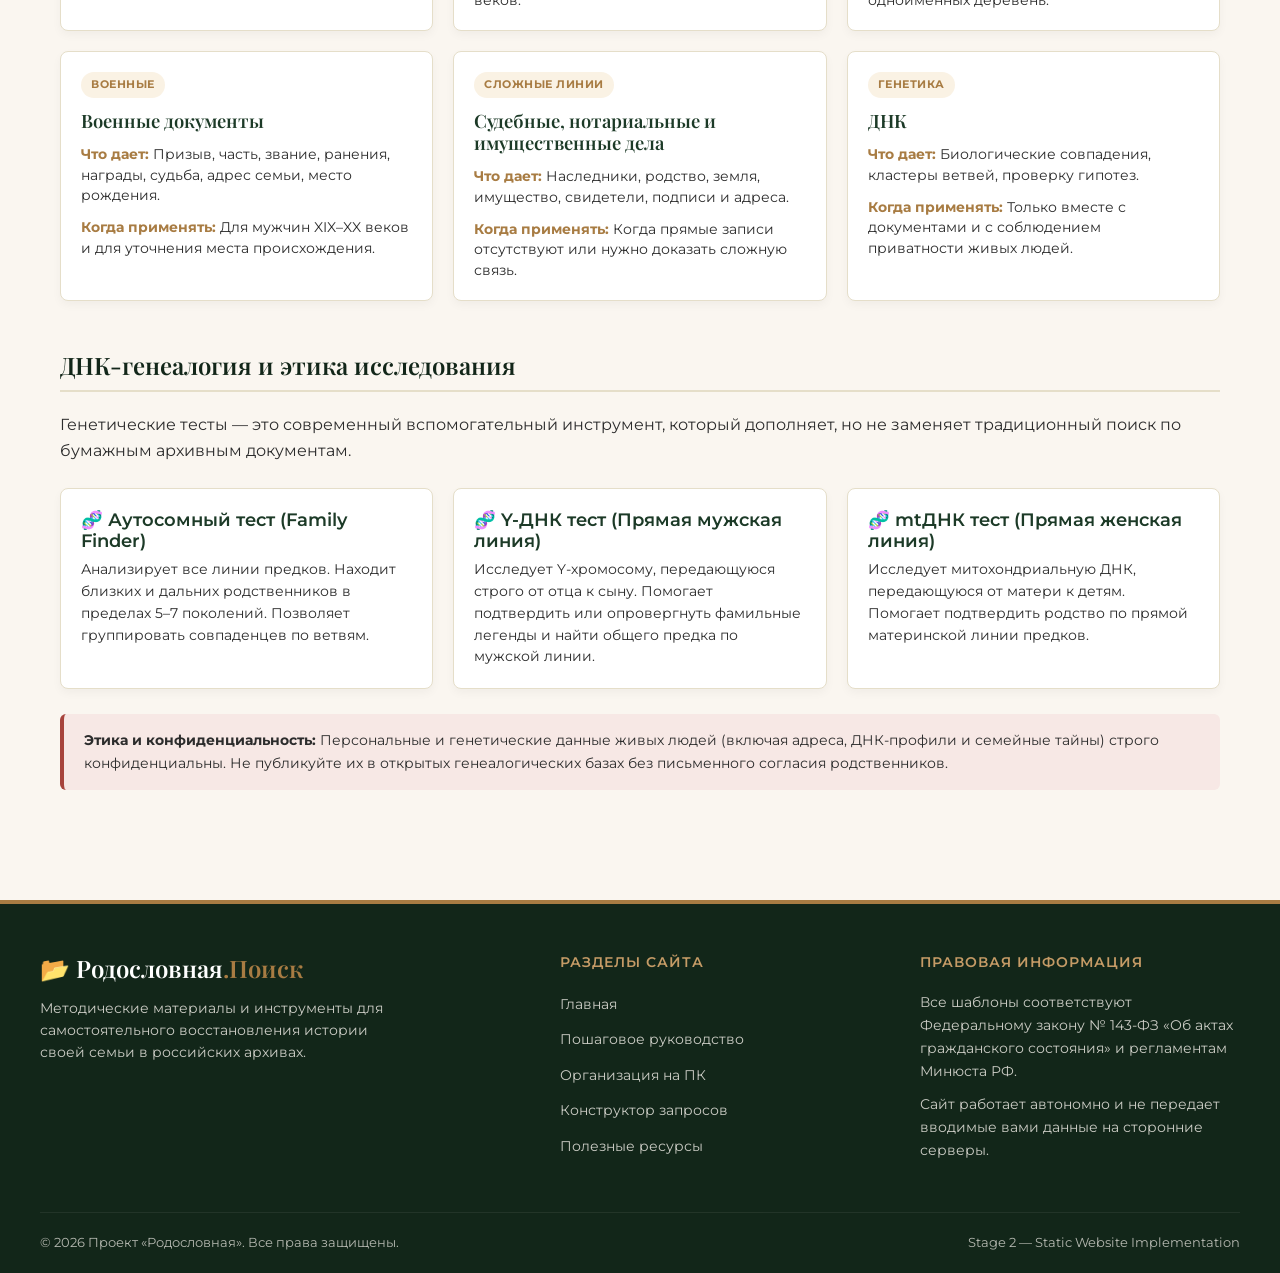
==== commit 2a3e6ff7: "Add files via upload" ====
--- a/index.html
+++ b/index.html
@@ -1,320 +1,251 @@
-<!doctype html>
+<!DOCTYPE html>
 <html lang="ru">
 <head>
-  <meta charset="utf-8">
-  <meta name="viewport" content="width=device-width, initial-scale=1">
-  <title>Руководство по исследованию родословной</title>
-  <meta name="description" content="Статическое руководство по глубокому генеалогическому исследованию: методика, источники, таблицы, структура архива и демо-проект.">
-  <link rel="icon" href="assets/images/favicon.svg" type="image/svg+xml">
-  <link rel="stylesheet" href="style.css">
+    <meta charset="UTF-8">
+    <meta name="viewport" content="width=device-width, initial-scale=1.0">
+    <title>Родословная — Генеалогический поиск в России</title>
+    <!-- Google Fonts -->
+    <link rel="stylesheet" href="./css/styles.css">
 </head>
 <body>
-  <a class="skip-link" href="#main">Перейти к содержанию</a>
-  <button class="mobile-nav-toggle" type="button" aria-label="Открыть оглавление" aria-controls="sidebar" aria-expanded="false">☰ Оглавление</button>
-  <aside class="sidebar" id="sidebar">
-    <div class="brand">
-      <img src="assets/images/favicon.svg" width="36" height="36" alt="">
-      <div>
-        <strong>Родословное исследование</strong>
-        <span>практическое руководство</span>
-      </div>
-    </div>
-    <nav class="toc" aria-label="Оглавление сайта">
-      <a href="#start">Начало</a>
-      <a href="#logic">Логика и доказательства</a>
-      <a href="#roadmap">Дорожная карта</a>
-      <a href="#sources">Источники</a>
-      <a href="#documents">Работа с документами</a>
-      <a href="#storage">Архив и структура папок</a>
-      <a href="#tables">Таблицы и шаблоны</a>
-      <a href="#localities">Населённые пункты</a>
-      <a href="#dna">ДНК и приватность</a>
-      <a href="#tools">Инструменты и ссылки</a>
-      <a href="#errors">Типичные ошибки</a>
-      <a href="#download">Демо-проект</a>
-    </nav>
-    <div class="sidebar-card">
-      <p>Сайт можно открыть локально. Для модульного JavaScript лучше запускать через локальный сервер.</p>
-      <a class="button button-small" href="downloads/demo_proj.zip" download>Скачать демо ZIP</a>
-    </div>
-  </aside>
-
-  <main id="main" class="content">
-    <section id="start" class="hero section-block">
-      <div class="hero-text">
-        <span class="eyebrow">Руководство + демонстрационный архив</span>
-        <h1>Как вести глубокое исследование родословной до 10-го поколения и дальше</h1>
-        <p class="lead">Методика построена вокруг главного принципа: двигаться от известного к неизвестному, доказывая каждую связь документами, а гипотезы, противоречия и отрицательные результаты фиксировать отдельно.</p>
-        <div class="hero-actions">
-          <a class="button" href="downloads/demo_proj.zip" download>Скачать демо-проект исследования</a>
-          <a class="button ghost" href="#storage">Посмотреть структуру архива</a>
-        </div>
-      </div>
-      <div class="hero-visual" aria-hidden="true">
-        <img src="assets/images/hero-archive.svg" alt="" loading="eager">
-      </div>
-    </section>
-
-    <section class="section-block compact-grid" aria-label="Ключевые принципы">
-      <article class="metric-card">
-        <strong>1 связь</strong>
-        <span>один исследовательский вопрос: «кто родители конкретного человека?»</span>
-      </article>
-      <article class="metric-card">
-        <strong>4 статуса</strong>
-        <span>предание, гипотеза, вероятный факт, подтверждённый факт</span>
-      </article>
-      <article class="metric-card">
-        <strong>3–2–1</strong>
-        <span>резервное копирование: три копии, два носителя, одна копия вне дома</span>
-      </article>
-      <article class="metric-card">
-        <strong>10+</strong>
-        <span>после 10-го поколения исследуется уже не только человек, но и сообщество</span>
-      </article>
-    </section>
-
-    <section id="logic" class="section-block">
-      <div class="section-heading">
-        <span class="eyebrow">Методология</span>
-        <h2>Логика исследования и уровни доказанности</h2>
-        <p>Полноценный результат — это не только дерево. В проекте должны быть дерево, доказательная база, цифровой архив, журнал поиска, список гипотез, таблица противоречий, история населённых пунктов и отчёты по линиям.</p>
-      </div>
-      <div class="two-col">
-        <div>
-          <h3>Правильное движение</h3>
-          <ol class="steps">
-            <li><span>01</span>Зафиксировать себя, родителей, бабушек и дедушек.</li>
-            <li><span>02</span>Подтвердить каждую связь ребёнок → родители.</li>
-            <li><span>03</span>Установить точное место, конфессию, сословие и период.</li>
-            <li><span>04</span>Подобрать источники по месту и времени: ЗАГС, метрики, исповеди, ревизии, военные документы.</li>
-            <li><span>05</span>Записать вывод, противоречия и следующий вопрос.</li>
-          </ol>
-        </div>
-        <div class="panel">
-          <h3>Шкала статусов</h3>
-          <table>
-            <thead><tr><th>Статус</th><th>Как использовать</th></tr></thead>
-            <tbody>
-              <tr><td><span class="status legend">Предание</span></td><td>Семейный рассказ без документа. Не удалять, но не считать фактом.</td></tr>
-              <tr><td><span class="status hypothesis">Гипотеза</span></td><td>Логичная версия с ограниченной доказательной базой.</td></tr>
-              <tr><td><span class="status probable">Вероятно</span></td><td>Несколько согласующихся косвенных источников.</td></tr>
-              <tr><td><span class="status proven">Подтверждено</span></td><td>Прямой документ или сильная совокупность независимых свидетельств.</td></tr>
-            </tbody>
-          </table>
-        </div>
-      </div>
-      <div class="callout">
-        <strong>Запреты исследования:</strong> не копировать чужие деревья без проверки, не объединять людей только по фамилии, не заносить дату без источника, не исправлять старое написание имени без фиксации оригинала, не удалять противоречивые сведения.
-      </div>
-    </section>
-
-    <section id="roadmap" class="section-block">
-      <div class="section-heading">
-        <span class="eyebrow">План по поколениям</span>
-        <h2>Дорожная карта от домашнего архива к XVIII веку</h2>
-        <p>Ниже — интерактивная карточка этапов. Выберите глубину, чтобы увидеть приоритетные источники и критерий перехода дальше.</p>
-      </div>
-      <div class="tabs" role="tablist" aria-label="Поколения">
-        <button class="tab active" type="button" data-stage="0">1–3 поколения</button>
-        <button class="tab" type="button" data-stage="1">4–5 поколения</button>
-        <button class="tab" type="button" data-stage="2">6–8 поколения</button>
-        <button class="tab" type="button" data-stage="3">8–10+ поколения</button>
-      </div>
-      <div class="stage-card" id="stageCard" aria-live="polite"></div>
-      <div class="flow-strip" aria-label="Повторяемый цикл исследования">
-        <span>Вопрос</span><span>Гипотеза</span><span>Источники</span><span>Поиск</span><span>Документ</span><span>Анализ</span><span>Вывод</span>
-      </div>
-    </section>
-
-    <section id="sources" class="section-block">
-      <div class="section-heading">
-        <span class="eyebrow">Источники</span>
-        <h2>Что искать и когда использовать</h2>
-        <p>Генеалогический поиск строится не вокруг одной базы, а вокруг набора источников по периоду, месту, конфессии и сословию.</p>
-      </div>
-      <div class="filter-row" role="search">
-        <label for="sourceFilter">Фильтр по источникам</label>
-        <input id="sourceFilter" type="search" placeholder="Например: ЗАГС, ревизия, военный, ДНК">
-      </div>
-      <div class="card-grid" id="sourceCards"></div>
-    </section>
-
-    <section id="documents" class="section-block">
-      <div class="section-heading">
-        <span class="eyebrow">Документы</span>
-        <h2>Полный цикл обработки документа</h2>
-        <p>Каждый документ нужно не только сохранить, но и описать: происхождение, архивный шифр, качество, факты, цитату, транскрипцию и связь с персоной или событием.</p>
-      </div>
-      <div class="two-col align-start">
-        <div class="process-list">
-          <h3>Цикл обработки</h3>
-          <ol>
-            <li>Получить документ и зафиксировать происхождение.</li>
-            <li>Сохранить исходную копию без изменений.</li>
-            <li>Создать рабочую копию и, при необходимости, улучшить читаемость.</li>
-            <li>Сделать дипломатическую и нормализованную транскрипцию.</li>
-            <li>Извлечь факты: даты, места, связи, роли, свидетелей.</li>
-            <li>Добавить цитату источника и оценку надёжности.</li>
-            <li>Проверить противоречия и внести вывод в журнал.</li>
-          </ol>
-        </div>
-        <div class="panel">
-          <h3>Минимальная карточка источника</h3>
-          <pre><code>Source ID: S0132
-Тип: метрическая книга
-Архив: ГАТО
-Фонд/опись/дело/лист: ф.93, оп.1, д.245, л.17об
-Дата записи: 1891-03-12
-Место: д. Ивановская, Тульская губ.
-Оригинал/копия: цифровая копия
-Файл: 1891-03-12__Сидоров_Петр...jpg
-Оценка: первичная информация о рождении</code></pre>
-        </div>
-      </div>
-      <table class="wide-table">
-        <thead><tr><th>Материал</th><th>Практика оцифровки</th><th>Комментарий</th></tr></thead>
-        <tbody>
-          <tr><td>Современный документ</td><td>300–400 ppi, PDF/A или JPEG для доступа</td><td>Мастер-копию не редактировать.</td></tr>
-          <tr><td>Старая фотография</td><td>600 ppi и выше</td><td>Сканировать лицевую и оборотную стороны.</td></tr>
-          <tr><td>Архивное дело</td><td>Обложка дела, затем каждый лист с номером</td><td>Фиксировать фонд, опись, дело, лист.</td></tr>
-          <tr><td>Интервью</td><td>WAV/BWF для мастер-файла, MP3 для обмена</td><td>Нужно согласие информанта и метаданные.</td></tr>
-        </tbody>
-      </table>
-    </section>
-
-    <section id="storage" class="section-block">
-      <div class="section-heading">
-        <span class="eyebrow">Цифровой архив</span>
-        <h2>Русская структура папок и правила имён файлов</h2>
-        <p>Исходная англоязычная структура адаптирована в русские понятные названия. Номера оставлены, чтобы папки сортировались в правильном порядке.</p>
-      </div>
-      <div class="two-col align-start">
-        <div>
-          <h3>Структура демо-проекта</h3>
-          <pre class="tree"><code>Демо_исследование_родословной/
-├─ 00_Администрирование_проекта/
-├─ 01_База_данных_и_дерево/
-├─ 02_Персоны/
-├─ 03_Семьи/
-├─ 04_Населенные_пункты/
-├─ 05_Источники_по_архивам/
-├─ 06_Типы_документов/
-├─ 07_Журналы_исследования/
-├─ 08_Отчеты/
-├─ 09_ДНК_и_приватные_данные/
-└─ 10_Резервные_копии_и_контрольные_суммы/</code></pre>
-        </div>
-        <form class="file-builder" id="fileBuilder">
-          <h3>Конструктор имени файла</h3>
-          <label>Дата <input name="date" value="1891-03-12"></label>
-          <label>ФИО <input name="person" value="Сидоров Петр Иванович"></label>
-          <label>Тип документа <input name="type" value="Рождение крещение"></label>
-          <label>Место <input name="place" value="д Ивановская Тульская губ"></label>
-          <label>Архивный шифр <input name="ref" value="ГАТО Ф93 Оп1 Д245 Л17об"></label>
-          <label>Расширение <input name="ext" value="jpg"></label>
-          <output id="fileNameResult" for="date person type place ref ext"></output>
-          <button class="button button-small" type="button" id="copyFileName">Скопировать имя</button>
-        </form>
-      </div>
-      <div class="naming-rules">
-        <h3>Шаблон имени</h3>
-        <code>YYYY-MM-DD__Фамилия_Имя_Отчество__ТипДокумента__Место__Архив-Фонд-Опись-Дело-Лист__v01.ext</code>
-        <p>Если дата неизвестна, используйте <code>0000-00-00</code>. Если дата примерная, допустимо <code>c1910</code>. Исходные файлы не перезаписываются: версии идут как <code>v01</code>, <code>v02</code>, <code>transcription_v01</code>, <code>proof_v01</code>.</p>
-      </div>
-    </section>
-
-    <section id="tables" class="section-block">
-      <div class="section-heading">
-        <span class="eyebrow">Таблицы</span>
-        <h2>Рабочие журналы и шаблоны</h2>
-        <p>В демо-архив включены заполненные примерными строками таблицы: персоны, источники, семьи, журнал поиска, архивные запросы, гипотезы, противоречия, карта населённых пунктов и физический архив.</p>
-      </div>
-      <div class="table-cards">
-        <article><h3>Персоны</h3><p>ID, ФИО, даты, места, родители, супруги, конфессия, источник, статус.</p></article>
-        <article><h3>Источники</h3><p>Архив, фонд, опись, дело, лист, тип, дата, ссылка, оценка надёжности.</p></article>
-        <article><h3>Журнал поиска</h3><p>Дата, вопрос, место поиска, запрос, результат, файл, следующий шаг.</p></article>
-        <article><h3>Противоречия</h3><p>Событие, варианты, источники, анализ, решение и статус проверки.</p></article>
-      </div>
-      <div class="checklist-card">
-        <h3>Чек-лист одной родственной связи</h3>
-        <p>Отмеченные пункты сохраняются в браузере.</p>
-        <div id="proofChecklist" class="checklist"></div>
-      </div>
-    </section>
-
-    <section id="localities" class="section-block">
-      <div class="section-heading">
-        <span class="eyebrow">География</span>
-        <h2>Исследование населённого пункта</h2>
-        <p>В российской генеалогии место часто важнее фамилии: один населённый пункт мог менять губернию, уезд, волость, приход, епархию и архив хранения документов.</p>
-      </div>
-      <div class="timeline-list">
-        <article><span>1</span><div><h3>Соберите варианты названия</h3><p>Фиксируйте исторические написания, «тож», исчезнувшие деревни, современные переименования.</p></div></article>
-        <article><span>2</span><div><h3>Определите юрисдикцию</h3><p>Губерния, уезд, волость, стан, приход, епархия, современный район.</p></div></article>
-        <article><span>3</span><div><h3>Проверьте справочники и карты</h3><p>Списки населённых мест, старые карты, EtoMesto, епархиальные справочники.</p></div></article>
-        <article><span>4</span><div><h3>Найдите приход и соседние деревни</h3><p>Браки, восприемники и переселения часто происходили в радиусе 5–15 км.</p></div></article>
-        <article><span>5</span><div><h3>Составьте карту источников</h3><p>Для каждого источника запишите годы, архив, фонд, опись, дело, доступ и статус заказа.</p></div></article>
-      </div>
-    </section>
-
-    <section id="dna" class="section-block">
-      <div class="section-heading">
-        <span class="eyebrow">ДНК и этика</span>
-        <h2>ДНК — вспомогательный инструмент, а не замена документам</h2>
-        <p>ДНК помогает проверять гипотезы, искать неизвестные ветви и разделять однофамильные линии, но результат должен сопоставляться с архивными доказательствами.</p>
-      </div>
-      <div class="three-col">
-        <article class="panel"><h3>Аутосомный тест</h3><p>Ищет совпадения по большинству линий в пределах нескольких поколений. Полезен для кластеров родственников.</p></article>
-        <article class="panel"><h3>Y-ДНК</h3><p>Проверяет прямую мужскую линию отец → отец → отец и иногда фамильную гипотезу.</p></article>
-        <article class="panel"><h3>mtDNA</h3><p>Проверяет прямую женскую линию мать → мать → мать, но обычно требует осторожной интерпретации.</p></article>
-      </div>
-      <div class="callout warning"><strong>Приватность:</strong> сведения о живых людях, ДНК-данные, адреса, телефоны и чувствительные семейные факты храните отдельно и не публикуйте без согласия.</div>
-    </section>
-
-    <section id="tools" class="section-block">
-      <div class="section-heading">
-        <span class="eyebrow">Ссылки</span>
-        <h2>Полезные статьи, архивы и инструменты</h2>
-        <p>Ссылки сгруппированы по назначению. Используйте их как маршрутизаторы к первичным документам, а не как замену проверки.</p>
-      </div>
-      <div class="filter-row">
-        <label for="resourceFilter">Поиск по инструментам</label>
-        <input id="resourceFilter" type="search" placeholder="Например: архив, OCR, GEDCOM, военные">
-      </div>
-      <div class="resource-table-wrap">
-        <table class="resource-table">
-          <thead><tr><th>Ресурс</th><th>Для чего</th><th>Ссылка</th></tr></thead>
-          <tbody id="resourceRows"></tbody>
-        </table>
-      </div>
-    </section>
-
-    <section id="errors" class="section-block">
-      <div class="section-heading">
-        <span class="eyebrow">Контроль качества</span>
-        <h2>Типичные ошибки и как их предотвращать</h2>
-        <p>Разворачивайте карточки, чтобы увидеть практическое решение.</p>
-      </div>
-      <div class="accordion" id="errorAccordion"></div>
-    </section>
-
-    <section id="download" class="section-block download-block">
-      <div>
-        <span class="eyebrow">Готовый пример</span>
-        <h2>Скачать демо-проект исследования родословной</h2>
-        <p>Внутри архива: русская структура папок, демонстрационные `.xlsx` с заголовками и строками, изображения выписок ЗАГС, метрической книги, ревизской сказки, наградного документа и семейной фотографии, шаблоны запросов, README и контрольные суммы.</p>
-        <a class="button" href="downloads/demo_proj.zip" download>Скачать downloads/demo_proj.zip</a>
-      </div>
-      <img src="assets/images/folder-structure.svg" alt="Схема папок демо-проекта" loading="lazy">
-    </section>
-
-    <footer class="site-footer">
-      <p>Материал подготовлен как учебное некоммерческое руководство по генеалогическому исследованию. Все персональные данные в демо-проекте вымышлены.</p>
-      <a href="#start">Наверх ↑</a>
+
+    <!-- Header -->
+    <header>
+        <div class="nav-container">
+            <div class="logo">
+                <a href="./index.html">📂 Родословная<span>.Поиск</span></a>
+            </div>
+            <nav>
+                <ul class="nav-links">
+                    <li><a href="./index.html" class="active">Главная</a></li>
+                    <li><a href="./guide.html">Руководство</a></li>
+                    <li><a href="./pc_structure.html">Структура ПК</a></li>
+                    <li><a href="./templates.html">Конструктор</a></li>
+                    <li><a href="./resources.html">Ресурсы</a></li>
+                </ul>
+            </nav>
+            <button class="hamburger" aria-label="Открыть меню">
+                <span></span>
+                <span></span>
+                <span></span>
+            </button>
+        </div>
+    </header>
+
+    <!-- Main Content -->
+    <main>
+        <!-- Premium Hero Section -->
+        <section class="hero">
+            <div class="hero-content">
+                <h1>Откройте историю вашей семьи</h1>
+                <p>Пошаговое руководство, шаблоны официальных запросов и советы по систематизации семейного архива для успешного генеалогического поиска в России.</p>
+                <div class="hero-actions">
+                    <a href="./guide.html" class="btn">Начать исследование</a>
+                    <a href="./templates.html" class="btn btn-secondary">Составить запрос</a>
+                </div>
+            </div>
+        </section>
+
+        <div class="container">
+            <!-- Home Intro Section -->
+            <section class="home-intro">
+                <div class="intro-grid">
+                    <div class="intro-text">
+                        <h2>О проекте «Родословная»</h2>
+                        <p>Восстановление истории семьи — это увлекательное путешествие во времени. Наш проект разработан для того, чтобы помочь вам пройти этот путь шаг за шагом: от разбора старых фотографий в семейном альбоме до работы с древними ревизскими сказками в государственных архивах.</p>
+                        <p>Мы собрали воедино лучшие практики российских исследователей, подготовили автоматизированный конструктор официальных запросов в органы ЗАГС и архивы, а также разработали структуру систематизации накопленных сканов на вашем компьютере.</p>
+                    </div>
+                    <div class="intro-highlights">
+                        <div class="highlight-card">
+                            <h3>📜 База знаний</h3>
+                            <p>Подробный гид по всем этапам поиска: ЗАГС, региональные архивы, военные архивы ЦАМО.</p>
+                        </div>
+                        <div class="highlight-card">
+                            <h3>📁 Систематизация</h3>
+                            <p>Готовая структура каталогов для хранения документов на ПК с четкими правилами именования файлов.</p>
+                        </div>
+                        <div class="highlight-card">
+                            <h3>✏️ Конструктор</h3>
+                            <p>Генерация запросов в ЗАГС и архивы по шаблонам с экспортом в форматы PDF и Word (DOCX).</p>
+                        </div>
+                        <div class="highlight-card">
+                            <h3>🌐 Справочник ресурсов</h3>
+                            <p>Каталог полезных баз данных (Память народа, gwar.mil.ru) и контактов крупнейших архивов.</p>
+                        </div>
+                    </div>
+                </div>
+            </section>
+
+            <!-- Logic & Status Scale Section -->
+            <section style="margin-top: 50px; margin-bottom: 50px;">
+                <h2 style="border-bottom: 2px solid var(--border-color); padding-bottom: 10px; margin-bottom: 20px;">Логика исследования и уровни доказанности</h2>
+                <p style="margin-bottom: 30px;">Полноценное исследование — это не просто заполненное семейное дерево. В научной генеалогии крайне важно зафиксировать доказательную базу, журнал поиска, список гипотез и таблицу противоречий. Движение идет строго от известного к неизвестному.</p>
+                <div class="intro-grid" style="align-items: start; gap: 30px;">
+                    <div>
+                        <h3>Правила ведения поиска</h3>
+                        <ol class="steps" style="list-style: none; padding: 0; display: grid; gap: 15px; margin-top: 15px;">
+                            <li style="display: flex; gap: 15px; align-items: flex-start; padding: 15px; border-radius: 8px; background-color: var(--bg-white); border: 1px solid var(--border-color);">
+                                <span style="background-color: var(--primary-green); color: var(--bg-white); width: 30px; height: 30px; border-radius: 50%; display: grid; place-items: center; font-weight: 700; flex-shrink: 0;">1</span>
+                                <p style="margin: 0; font-size: 0.9rem;">Зафиксировать и оцифровать домашний архив (себя, родителей, бабушек).</p>
+                            </li>
+                            <li style="display: flex; gap: 15px; align-items: flex-start; padding: 15px; border-radius: 8px; background-color: var(--bg-white); border: 1px solid var(--border-color);">
+                                <span style="background-color: var(--primary-green); color: var(--bg-white); width: 30px; height: 30px; border-radius: 50%; display: grid; place-items: center; font-weight: 700; flex-shrink: 0;">2</span>
+                                <p style="margin: 0; font-size: 0.9rem;">Подтвердить каждую связь «ребенок → родители» официальным документом.</p>
+                            </li>
+                            <li style="display: flex; gap: 15px; align-items: flex-start; padding: 15px; border-radius: 8px; background-color: var(--bg-white); border: 1px solid var(--border-color);">
+                                <span style="background-color: var(--primary-green); color: var(--bg-white); width: 30px; height: 30px; border-radius: 50%; display: grid; place-items: center; font-weight: 700; flex-shrink: 0;">3</span>
+                                <p style="margin: 0; font-size: 0.9rem;">Определить точные исторические границы населенного пункта предков.</p>
+                            </li>
+                            <li style="display: flex; gap: 15px; align-items: flex-start; padding: 15px; border-radius: 8px; background-color: var(--bg-white); border: 1px solid var(--border-color);">
+                                <span style="background-color: var(--primary-green); color: var(--bg-white); width: 30px; height: 30px; border-radius: 50%; display: grid; place-items: center; font-weight: 700; flex-shrink: 0;">4</span>
+                                <p style="margin: 0; font-size: 0.9rem;">Собрать архивные дела по приходу: метрики, ревизские сказки, исповедки.</p>
+                            </li>
+                        </ol>
+                    </div>
+                    <div style="background-color: var(--bg-white); padding: 25px; border-radius: 8px; border: 1px solid var(--border-color); box-shadow: var(--shadow-light); width: 100%;">
+                        <h3>Шкала статусов родства</h3>
+                        <table style="width: 100%; border-collapse: collapse; margin-top: 15px; font-size: 0.85rem;">
+                            <thead>
+                                <tr style="border-bottom: 2px solid var(--border-color); text-align: left;">
+                                    <th style="padding: 10px 5px; font-weight: 700;">Статус</th>
+                                    <th style="padding: 10px 5px; font-weight: 700;">Рекомендация по использованию</th>
+                                </tr>
+                            </thead>
+                            <tbody>
+                                <tr style="border-bottom: 1px solid var(--border-color);">
+                                    <td style="padding: 10px 5px;"><span class="status legend">Предание</span></td>
+                                    <td style="padding: 10px 5px;">Семейный рассказ без документов. Полезно для гипотез, но не факт.</td>
+                                </tr>
+                                <tr style="border-bottom: 1px solid var(--border-color);">
+                                    <td style="padding: 10px 5px;"><span class="status hypothesis">Гипотеза</span></td>
+                                    <td style="padding: 10px 5px;">Логичная версия с ограниченной или косвенной базой источников.</td>
+                                </tr>
+                                <tr style="border-bottom: 1px solid var(--border-color);">
+                                    <td style="padding: 10px 5px;"><span class="status probable">Вероятно</span></td>
+                                    <td style="padding: 10px 5px;">Версия подтверждается несколькими косвенными документами.</td>
+                                </tr>
+                                <tr style="border-bottom: 1px solid var(--border-color);">
+                                    <td style="padding: 10px 5px;"><span class="status proven">Подтверждено</span></td>
+                                    <td style="padding: 10px 5px;">Связь доказана прямым документом (записью о рождении и т.д.).</td>
+                                </tr>
+                            </tbody>
+                        </table>
+                    </div>
+                </div>
+                <div class="callout warning" style="margin-top: 25px;">
+                    <strong>Строго запрещено:</strong> копировать чужие онлайн-деревья без личной архивной проверки, объединять персон только на основании совпадения фамилии, искажать оригинальное написание имен и дат, удалять противоречивые архивные сведения.
+                </div>
+            </section>
+
+            <!-- Generation-Based Roadmap Section -->
+            <section style="margin-top: 50px; margin-bottom: 50px;">
+                <h2 style="border-bottom: 2px solid var(--border-color); padding-bottom: 10px; margin-bottom: 20px;">Интерактивная дорожная карта по поколениям</h2>
+                <p style="margin-bottom: 25px;">Выберите нужную глубину исследования, чтобы узнать цели поиска, ключевые источники информации и критерий перехода на следующий исторический этап.</p>
+                
+                <div class="tabs">
+                    <button class="tab active" type="button" data-stage="0">1–3 поколения</button>
+                    <button class="tab" type="button" data-stage="1">4–5 поколения</button>
+                    <button class="tab" type="button" data-stage="2">6–8 поколения</button>
+                    <button class="tab" type="button" data-stage="3">8–10+ поколения</button>
+                </div>
+                
+                <div class="stage-card" id="stageCard" aria-live="polite">
+                    <!-- Dynamic content will be injected here -->
+                </div>
+                
+                <div class="flow-strip" aria-label="Повторяемый цикл поиска">
+                    <span>Задайте вопрос</span>
+                    <span>Сформулируйте гипотезу</span>
+                    <span>Определите источники</span>
+                    <span>Проведите поиск</span>
+                    <span>Извлеките документ</span>
+                    <span>Проанализируйте</span>
+                    <span>Сделайте вывод</span>
+                </div>
+            </section>
+
+            <!-- Interactive Sources Cards Section -->
+            <section style="margin-top: 50px; margin-bottom: 50px;">
+                <h2 style="border-bottom: 2px solid var(--border-color); padding-bottom: 10px; margin-bottom: 20px;">Что искать: справочник источников по периодам</h2>
+                <p style="margin-bottom: 25px;">Генеалогическое исследование опирается на различные исторические документы в зависимости от эпохи, сословия и географии предков. Воспользуйтесь поисковым фильтром ниже.</p>
+                
+                <div class="filter-row">
+                    <label for="sourceFilter">Поиск по источникам:</label>
+                    <input id="sourceFilter" type="search" placeholder="Например: ЗАГС, метрика, ревизия, ДНК, военные...">
+                </div>
+                
+                <div class="card-grid" id="sourceCards">
+                    <!-- Dynamic cards will be injected here -->
+                </div>
+            </section>
+
+            <!-- DNA and Privacy Section -->
+            <section style="margin-top: 50px; margin-bottom: 50px;">
+                <h2 style="border-bottom: 2px solid var(--border-color); padding-bottom: 10px; margin-bottom: 20px;">ДНК-генеалогия и этика исследования</h2>
+                <p style="margin-bottom: 25px;">Генетические тесты — это современный вспомогательный инструмент, который дополняет, но не заменяет традиционный поиск по бумажным архивным документам.</p>
+                
+                <div class="intro-highlights" style="grid-template-columns: repeat(auto-fit, minmax(260px, 1fr)); display: grid; gap: 20px;">
+                    <div class="highlight-card" style="background-color: var(--bg-white); border: 1px solid var(--border-color); border-radius: 8px; padding: 20px; box-shadow: var(--shadow-light);">
+                        <h3 style="font-size: 1.1rem; color: var(--primary-green); margin-bottom: 8px;">🧬 Аутосомный тест (Family Finder)</h3>
+                        <p style="font-size: 0.85rem; color: var(--text-dark); margin: 0;">Анализирует все линии предков. Находит близких и дальних родственников в пределах 5–7 поколений. Позволяет группировать совпаденцев по ветвям.</p>
+                    </div>
+                    <div class="highlight-card" style="background-color: var(--bg-white); border: 1px solid var(--border-color); border-radius: 8px; padding: 20px; box-shadow: var(--shadow-light);">
+                        <h3 style="font-size: 1.1rem; color: var(--primary-green); margin-bottom: 8px;">🧬 Y-ДНК тест (Прямая мужская линия)</h3>
+                        <p style="font-size: 0.85rem; color: var(--text-dark); margin: 0;">Исследует Y-хромосому, передающуюся строго от отца к сыну. Помогает подтвердить или опровергнуть фамильные легенды и найти общего предка по мужской линии.</p>
+                    </div>
+                    <div class="highlight-card" style="background-color: var(--bg-white); border: 1px solid var(--border-color); border-radius: 8px; padding: 20px; box-shadow: var(--shadow-light);">
+                        <h3 style="font-size: 1.1rem; color: var(--primary-green); margin-bottom: 8px;">🧬 mtДНК тест (Прямая женская линия)</h3>
+                        <p style="font-size: 0.85rem; color: var(--text-dark); margin: 0;">Исследует митохондриальную ДНК, передающуюся от матери к детям. Помогает подтвердить родство по прямой материнской линии предков.</p>
+                    </div>
+                </div>
+                
+                <div class="callout warning" style="margin-top: 25px;">
+                    <strong>Этика и конфиденциальность:</strong> Персональные и генетические данные живых людей (включая адреса, ДНК-профили и семейные тайны) строго конфиденциальны. Не публикуйте их в открытых генеалогических базах без письменного согласия родственников.
+                </div>
+            </section>
+        </div>
+    </main>
+
+    <!-- Footer -->
+    <footer>
+        <div class="footer-content">
+            <div class="footer-logo">
+                <h3>📂 Родословная<span>.Поиск</span></h3>
+                <p>Методические материалы и инструменты для самостоятельного восстановления истории своей семьи в российских архивах.</p>
+            </div>
+            <div class="footer-links">
+                <h4>Разделы сайта</h4>
+                <ul>
+                    <li><a href="./index.html">Главная</a></li>
+                    <li><a href="./guide.html">Пошаговое руководство</a></li>
+                    <li><a href="./pc_structure.html">Организация на ПК</a></li>
+                    <li><a href="./templates.html">Конструктор запросов</a></li>
+                    <li><a href="./resources.html">Полезные ресурсы</a></li>
+                </ul>
+            </div>
+            <div class="footer-contact">
+                <h4>Правовая информация</h4>
+                <p>Все шаблоны соответствуют Федеральному закону № 143-ФЗ «Об актах гражданского состояния» и регламентам Минюста РФ.</p>
+                <p>Сайт работает автономно и не передает вводимые вами данные на сторонние серверы.</p>
+            </div>
+        </div>
+        <div class="footer-bottom">
+            <p>&copy; 2026 Проект «Родословная». Все права защищены.</p>
+            <p>Stage 2 — Static Website Implementation</p>
+        </div>
     </footer>
-  </main>
-
-  <script type="module" src="scripts/main.js"></script>
+
+    <!-- Scripts -->
+    <script src="./js/data.js"></script>
+    <script src="./js/interactions.js"></script>
+    <script src="./js/main.js"></script>
+    <script>
+        document.addEventListener('DOMContentLoaded', () => {
+            if (window.FTInteractions) {
+                window.FTInteractions.initStages();
+                window.FTInteractions.initSources();
+            }
+        });
+    </script>
 </body>
 </html>
--- a/css/styles.css
+++ b/css/styles.css
@@ -0,0 +1,1734 @@
+@import url('https://fonts.googleapis.com/css2?family=Montserrat:wght@300;400;500;600;700&family=Playfair+Display:ital,wght@0,400;0,600;0,700;1,400&display=swap');
+
+:root {
+	--primary-green: #1c3a27;
+	--primary-green-light: #2d5a3e;
+	--primary-green-dark: #122619;
+	--accent-gold: #a87c43;
+	--accent-gold-light: #c59b66;
+	--bg-cream: #faf6f0;
+	--bg-white: #ffffff;
+	--text-dark: #2c2c2c;
+	--text-muted: #666666;
+	--border-color: #e5dec9;
+	--border-focus: #a87c43;
+	--shadow-light: 0 4px 10px rgba(0, 0, 0, 0.04);
+	--shadow-medium: 0 10px 25px rgba(28, 58, 39, 0.08);
+	--shadow-heavy: 0 15px 35px rgba(0, 0, 0, 0.12);
+	--font-serif: 'Playfair Display', Georgia, serif;
+	--font-sans: 'Montserrat', Helvetica, Arial, sans-serif;
+	--transition-speed: 0.3s;
+}
+
+/* Base Styles */
+* {
+	box-sizing: border-box;
+	margin: 0;
+	padding: 0;
+}
+
+body {
+	background-color: var(--bg-cream);
+	color: var(--text-dark);
+	font-family: var(--font-sans);
+	line-height: 1.6;
+	font-size: 16px;
+	display: flex;
+	flex-direction: column;
+	min-height: 100vh;
+}
+
+a {
+	color: var(--primary-green);
+	text-decoration: none;
+	transition: color var(--transition-speed) ease;
+}
+
+a:hover {
+	color: var(--accent-gold);
+}
+
+img {
+	max-width: 100%;
+	height: auto;
+	display: block;
+}
+
+h1, h2, h3, h4, h5, h6 {
+	font-family: var(--font-serif);
+	font-weight: 600;
+	color: var(--primary-green-dark);
+	margin-bottom: 0.75em;
+	line-height: 1.2;
+}
+
+/* Header & Navigation */
+header {
+	background-color: var(--bg-white);
+	border-bottom: 1px solid var(--border-color);
+	position: sticky;
+	top: 0;
+	z-index: 1000;
+	box-shadow: var(--shadow-light);
+}
+
+.nav-container {
+	max-width: 1200px;
+	margin: 0 auto;
+	display: flex;
+	justify-content: space-between;
+	align-items: center;
+	padding: 15px 20px;
+}
+
+.logo a {
+	font-family: var(--font-serif);
+	font-size: 1.6rem;
+	font-weight: 700;
+	color: var(--primary-green);
+	display: flex;
+	align-items: center;
+}
+
+.logo span {
+	color: var(--accent-gold);
+}
+
+.nav-links {
+	list-style: none;
+	display: flex;
+	gap: 25px;
+}
+
+.nav-links a {
+	font-weight: 500;
+	font-size: 0.95rem;
+	padding: 5px 0;
+	position: relative;
+	color: var(--text-dark);
+}
+
+.nav-links a::after {
+	content: '';
+	position: absolute;
+	bottom: 0;
+	left: 0;
+	width: 0;
+	height: 2px;
+	background-color: var(--accent-gold);
+	transition: width var(--transition-speed) ease;
+}
+
+.nav-links a:hover::after,
+.nav-links a.active::after {
+	width: 100%;
+}
+
+.nav-links a:hover,
+.nav-links a.active {
+	color: var(--primary-green);
+}
+
+/* Mobile Menu Hamburger */
+.hamburger {
+	display: none;
+	cursor: pointer;
+	background: none;
+	border: none;
+	padding: 5px;
+	z-index: 1100;
+}
+
+.hamburger span {
+	display: block;
+	width: 25px;
+	height: 3px;
+	background-color: var(--primary-green);
+	margin: 5px 0;
+	transition: var(--transition-speed) ease;
+}
+
+/* Main Layout Wrapper */
+main {
+	flex: 1;
+	width: 100%;
+	margin: 0 auto;
+}
+
+/* Container */
+.container {
+	max-width: 1200px;
+	margin: 0 auto;
+	padding: 60px 20px;
+}
+
+/* Hero Section */
+.hero {
+	background: linear-gradient(135deg, rgba(28, 58, 39, 0.95) 0%, rgba(18, 38, 25, 0.98) 100%);
+	color: var(--bg-cream);
+	padding: 100px 20px;
+	text-align: center;
+	position: relative;
+	overflow: hidden;
+	border-bottom: 4px solid var(--accent-gold);
+}
+
+.hero::before {
+	content: '';
+	position: absolute;
+	top: 0;
+	left: 0;
+	width: 100%;
+	height: 100%;
+	background-image: radial-gradient(var(--accent-gold) 1px, transparent 1px);
+	background-size: 30px 30px;
+	opacity: 0.05;
+	pointer-events: none;
+}
+
+.hero-content {
+	max-width: 800px;
+	margin: 0 auto;
+	position: relative;
+	z-index: 2;
+}
+
+.hero h1 {
+	color: #ffffff;
+	font-size: 3.5rem;
+	margin-bottom: 20px;
+	animation: fadeInUp 1s ease;
+}
+
+.hero p {
+	font-size: 1.2rem;
+	margin-bottom: 40px;
+	font-weight: 300;
+	opacity: 0.9;
+	letter-spacing: 0.5px;
+	animation: fadeInUp 1.2s ease;
+}
+
+.btn {
+	display: inline-block;
+	background-color: var(--accent-gold);
+	color: var(--bg-white);
+	padding: 14px 28px;
+	border-radius: 4px;
+	font-weight: 600;
+	font-family: var(--font-sans);
+	text-transform: uppercase;
+	font-size: 0.85rem;
+	letter-spacing: 1px;
+	border: none;
+	cursor: pointer;
+	box-shadow: 0 4px 15px rgba(168, 124, 67, 0.3);
+	transition: all var(--transition-speed) ease;
+}
+
+.btn:hover {
+	background-color: var(--accent-gold-light);
+	color: var(--bg-white);
+	transform: translateY(-2px);
+	box-shadow: 0 6px 20px rgba(168, 124, 67, 0.4);
+}
+
+.btn-secondary {
+	background-color: transparent;
+	color: var(--bg-cream);
+	border: 2px solid var(--bg-cream);
+	box-shadow: none;
+	margin-left: 15px;
+}
+
+.btn-secondary:hover {
+	background-color: var(--bg-cream);
+	color: var(--primary-green-dark);
+	border-color: var(--bg-cream);
+}
+
+/* Home Intro */
+.home-intro {
+	background-color: var(--bg-white);
+	border-radius: 8px;
+	padding: 40px;
+	margin-top: -40px;
+	margin-bottom: 60px;
+	position: relative;
+	z-index: 5;
+	box-shadow: var(--shadow-medium);
+	border-top: 3px solid var(--accent-gold);
+}
+
+.intro-grid {
+	display: grid;
+	grid-template-columns: 1fr 1fr;
+	gap: 40px;
+	align-items: center;
+}
+
+.intro-text p {
+	margin-bottom: 20px;
+	color: var(--text-dark);
+}
+
+.intro-highlights {
+	display: grid;
+	grid-template-columns: 1fr 1fr;
+	gap: 20px;
+}
+
+.highlight-card {
+	background-color: var(--bg-cream);
+	padding: 20px;
+	border-radius: 6px;
+	border-left: 3px solid var(--primary-green);
+	transition: transform var(--transition-speed) ease, box-shadow var(--transition-speed) ease;
+}
+
+.highlight-card:hover {
+	transform: translateY(-4px);
+	box-shadow: var(--shadow-light);
+}
+
+.highlight-card h3 {
+	font-size: 1.1rem;
+	margin-bottom: 8px;
+	font-family: var(--font-sans);
+	font-weight: 600;
+}
+
+.highlight-card p {
+	font-size: 0.85rem;
+	color: var(--text-muted);
+}
+
+/* Timeline (Roadmap) */
+.timeline-section h2 {
+	text-align: center;
+	margin-bottom: 50px;
+	position: relative;
+}
+
+.timeline-section h2::after {
+	content: '';
+	display: block;
+	width: 60px;
+	height: 3px;
+	background-color: var(--accent-gold);
+	margin: 15px auto 0;
+}
+
+.timeline {
+	position: relative;
+	max-width: 1000px;
+	margin: 0 auto;
+	padding: 40px 0;
+}
+
+.timeline::before {
+	content: '';
+	position: absolute;
+	top: 0;
+	bottom: 0;
+	left: 50%;
+	width: 4px;
+	background-color: var(--border-color);
+	transform: translateX(-50%);
+}
+
+.timeline-item {
+	position: relative;
+	width: 50%;
+	padding: 20px 40px;
+	box-sizing: border-box;
+}
+
+.timeline-item:nth-child(odd) {
+	left: 0;
+	text-align: right;
+}
+
+.timeline-item:nth-child(even) {
+	left: 50%;
+	text-align: left;
+}
+
+.timeline-badge {
+	position: absolute;
+	top: 25px;
+	width: 40px;
+	height: 40px;
+	border-radius: 50%;
+	background-color: var(--primary-green);
+	color: var(--bg-cream);
+	display: flex;
+	align-items: center;
+	justify-content: center;
+	font-weight: 700;
+	font-size: 1.1rem;
+	border: 3px solid var(--bg-cream);
+	box-shadow: var(--shadow-light);
+	z-index: 10;
+}
+
+.timeline-item:nth-child(odd) .timeline-badge {
+	right: -20px;
+}
+
+.timeline-item:nth-child(even) .timeline-badge {
+	left: -20px;
+}
+
+.timeline-card {
+	background-color: var(--bg-white);
+	padding: 25px;
+	border-radius: 8px;
+	box-shadow: var(--shadow-light);
+	border-top: 4px solid var(--accent-gold);
+	transition: transform var(--transition-speed) ease, box-shadow var(--transition-speed) ease;
+}
+
+.timeline-card:hover {
+	transform: translateY(-5px);
+	box-shadow: var(--shadow-medium);
+}
+
+.timeline-card h3 {
+	margin-bottom: 10px;
+	font-size: 1.3rem;
+}
+
+.timeline-card p {
+	color: var(--text-muted);
+	font-size: 0.9rem;
+}
+
+/* Guide Section Layout */
+.guide-layout {
+	display: grid;
+	grid-template-columns: 280px 1fr;
+	gap: 40px;
+	margin-top: 30px;
+}
+
+.guide-sidebar {
+	position: sticky;
+	top: 100px;
+	height: fit-content;
+}
+
+.guide-menu {
+	list-style: none;
+	background-color: var(--bg-white);
+	border-radius: 8px;
+	padding: 15px;
+	box-shadow: var(--shadow-light);
+	border: 1px solid var(--border-color);
+}
+
+.guide-menu-item button {
+	display: block;
+	width: 100%;
+	text-align: left;
+	background: none;
+	border: none;
+	padding: 12px 15px;
+	font-family: var(--font-sans);
+	font-size: 0.9rem;
+	font-weight: 600;
+	color: var(--text-dark);
+	border-radius: 4px;
+	cursor: pointer;
+	transition: all var(--transition-speed) ease;
+	border-left: 3px solid transparent;
+	margin-bottom: 5px;
+}
+
+.guide-menu-item button:hover {
+	background-color: var(--bg-cream);
+	color: var(--primary-green);
+}
+
+.guide-menu-item button.active {
+	background-color: var(--primary-green);
+	color: var(--bg-white);
+	border-left: 3px solid var(--accent-gold);
+}
+
+.guide-content-wrapper {
+	background-color: var(--bg-white);
+	border-radius: 8px;
+	padding: 40px;
+	box-shadow: var(--shadow-medium);
+	border: 1px solid var(--border-color);
+	min-height: 500px;
+}
+
+.guide-tab-panel {
+	display: none;
+	animation: fadeIn var(--transition-speed) ease;
+}
+
+.guide-tab-panel.active {
+	display: block;
+}
+
+.guide-tab-panel h2 {
+	border-bottom: 2px solid var(--border-color);
+	padding-bottom: 15px;
+	margin-bottom: 25px;
+	font-size: 1.8rem;
+}
+
+.guide-tab-panel h3 {
+	margin-top: 30px;
+	font-size: 1.3rem;
+	border-left: 3px solid var(--accent-gold);
+	padding-left: 12px;
+}
+
+.guide-tab-panel p, .guide-tab-panel ul {
+	margin-bottom: 20px;
+	color: var(--text-dark);
+}
+
+.guide-tab-panel ul {
+	padding-left: 20px;
+}
+
+.guide-tab-panel li {
+	margin-bottom: 10px;
+}
+
+.guide-tab-panel strong {
+	color: var(--primary-green-dark);
+}
+
+.alert-box {
+	background-color: #f5eedc;
+	border-left: 4px solid var(--accent-gold);
+	padding: 20px;
+	border-radius: 4px;
+	margin: 25px 0;
+}
+
+.alert-box h4 {
+	margin-bottom: 8px;
+	color: #8b5a2b;
+	font-family: var(--font-sans);
+}
+
+.alert-box p {
+	margin: 0 !important;
+	font-size: 0.9rem;
+	color: #5c4033;
+}
+
+/* PC Structure Page */
+.page-desc {
+	max-width: 800px;
+	margin-bottom: 40px;
+	font-size: 1.1rem;
+	color: var(--text-muted);
+}
+
+.structure-grid {
+	display: grid;
+	grid-template-columns: 1.2fr 1fr;
+	gap: 40px;
+	margin-bottom: 50px;
+}
+
+.tree-card {
+	background-color: var(--bg-white);
+	padding: 30px;
+	border-radius: 8px;
+	border: 1px solid var(--border-color);
+	box-shadow: var(--shadow-medium);
+}
+
+.tree-card h3 {
+	margin-bottom: 20px;
+	border-bottom: 2px solid var(--border-color);
+	padding-bottom: 10px;
+}
+
+/* Collapsible Tree Structure */
+.folder-tree {
+	list-style: none;
+	padding-left: 0;
+}
+
+.folder-tree ul {
+	list-style: none;
+	padding-left: 24px;
+	border-left: 1px dashed var(--border-color);
+	margin: 5px 0;
+	display: none;
+	/* Collapsed by default */
+}
+
+.folder-tree li {
+	margin: 8px 0;
+	position: relative;
+}
+
+.tree-node {
+	display: inline-flex;
+	align-items: center;
+	cursor: pointer;
+	font-weight: 500;
+	padding: 4px 8px;
+	border-radius: 4px;
+	transition: background-color var(--transition-speed) ease;
+}
+
+.tree-node:hover {
+	background-color: var(--bg-cream);
+}
+
+.tree-node::before {
+	content: '▶';
+	font-size: 0.6rem;
+	margin-right: 8px;
+	color: var(--text-muted);
+	transition: transform var(--transition-speed) ease;
+	display: inline-block;
+}
+
+.tree-node.empty::before {
+	content: '•';
+	font-size: 0.8rem;
+	transform: none !important;
+}
+
+.tree-node.expanded::before {
+	transform: rotate(90deg);
+}
+
+.tree-node-icon {
+	margin-right: 8px;
+	font-size: 1.1rem;
+}
+
+.tree-node-desc {
+	font-size: 0.8rem;
+	color: var(--text-muted);
+	margin-left: 8px;
+	font-style: italic;
+}
+
+/* Show items marked for open/active */
+.folder-tree ul.open {
+	display: block;
+}
+
+.naming-card {
+	background-color: var(--bg-white);
+	padding: 30px;
+	border-radius: 8px;
+	border: 1px solid var(--border-color);
+	box-shadow: var(--shadow-light);
+	display: flex;
+	flex-direction: column;
+	justify-content: space-between;
+}
+
+.naming-rules {
+	margin-bottom: 30px;
+}
+
+.naming-rules h4 {
+	font-family: var(--font-sans);
+	margin-top: 20px;
+	margin-bottom: 10px;
+	color: var(--primary-green);
+}
+
+.naming-rules ul {
+	padding-left: 20px;
+}
+
+.naming-rules li {
+	margin-bottom: 8px;
+	font-size: 0.9rem;
+}
+
+.code-snippet {
+	background-color: #1e1e1e;
+	color: #d4d4d4;
+	padding: 15px;
+	border-radius: 4px;
+	font-family: 'Courier New', Courier, monospace;
+	font-size: 0.85rem;
+	margin: 15px 0;
+	overflow-x: auto;
+}
+
+.code-snippet span {
+	color: #4fc1ff;
+}
+
+.download-box {
+	background-color: var(--bg-cream);
+	padding: 25px;
+	border-radius: 6px;
+	text-align: center;
+	border: 1px dashed var(--accent-gold);
+}
+
+.download-box p {
+	font-size: 0.9rem;
+	margin-bottom: 15px;
+}
+
+.download-box .btn {
+	width: 100%;
+}
+
+/* File Naming comparison table */
+.table-section {
+	background-color: var(--bg-white);
+	padding: 40px;
+	border-radius: 8px;
+	border: 1px solid var(--border-color);
+	box-shadow: var(--shadow-medium);
+	margin-top: 30px;
+}
+
+.table-section h3 {
+	margin-bottom: 20px;
+}
+
+.table-responsive {
+	overflow-x: auto;
+}
+
+table.naming-table {
+	width: 100%;
+	border-collapse: collapse;
+	margin-top: 15px;
+}
+
+table.naming-table th, table.naming-table td {
+	padding: 12px 15px;
+	text-align: left;
+	border-bottom: 1px solid var(--border-color);
+}
+
+table.naming-table th {
+	background-color: var(--bg-cream);
+	color: var(--primary-green-dark);
+	font-weight: 600;
+}
+
+table.naming-table tr:hover {
+	background-color: rgba(245, 238, 220, 0.3);
+}
+
+table.naming-table span.badge-bad {
+	background-color: #fce8e6;
+	color: #a8201a;
+	padding: 2px 8px;
+	border-radius: 4px;
+	font-size: 0.8rem;
+	font-weight: 500;
+}
+
+table.naming-table span.badge-good {
+	background-color: #e6f4ea;
+	color: #137333;
+	padding: 2px 8px;
+	border-radius: 4px;
+	font-size: 0.8rem;
+	font-weight: 500;
+}
+
+/* Templates Page Layout */
+.template-grid {
+	display: grid;
+	grid-template-columns: repeat(auto-fit, minmax(250px, 1fr));
+	gap: 20px;
+	margin-bottom: 50px;
+}
+
+.template-selector-card {
+	background-color: var(--bg-white);
+	padding: 25px;
+	border-radius: 8px;
+	border: 1px solid var(--border-color);
+	box-shadow: var(--shadow-light);
+	cursor: pointer;
+	transition: all var(--transition-speed) ease;
+	border-top: 4px solid var(--border-color);
+	display: flex;
+	flex-direction: column;
+	justify-content: space-between;
+}
+
+.template-selector-card:hover, .template-selector-card.active {
+	border-top-color: var(--accent-gold);
+	transform: translateY(-4px);
+	box-shadow: var(--shadow-medium);
+}
+
+.template-selector-card.active {
+	background-color: var(--bg-cream);
+}
+
+.template-selector-card h4 {
+	font-size: 1.1rem;
+	margin-bottom: 10px;
+}
+
+.template-selector-card p {
+	font-size: 0.85rem;
+	color: var(--text-muted);
+	margin-bottom: 20px;
+	flex-grow: 1;
+}
+
+.template-selector-card .card-actions {
+	display: flex;
+	gap: 10px;
+}
+
+.btn-sm {
+	padding: 8px 14px;
+	font-size: 0.75rem;
+}
+
+/* Constructor Panel Split Layout */
+.constructor-section h3 {
+	margin-bottom: 25px;
+	border-bottom: 2px solid var(--border-color);
+	padding-bottom: 10px;
+}
+
+.constructor-layout {
+	display: grid;
+	grid-template-columns: 1fr 1.2fr;
+	gap: 30px;
+	align-items: start;
+}
+
+.form-card {
+	background-color: var(--bg-white);
+	padding: 30px;
+	border-radius: 8px;
+	border: 1px solid var(--border-color);
+	box-shadow: var(--shadow-medium);
+}
+
+.form-group {
+	margin-bottom: 20px;
+}
+
+.form-group label {
+	display: block;
+	margin-bottom: 8px;
+	font-size: 0.85rem;
+	font-weight: 600;
+	color: var(--primary-green-dark);
+}
+
+.form-group input, .form-group select, .form-group textarea {
+	width: 100%;
+	padding: 10px 12px;
+	border: 1px solid var(--border-color);
+	border-radius: 4px;
+	font-family: var(--font-sans);
+	font-size: 0.9rem;
+	background-color: var(--bg-cream);
+	color: var(--text-dark);
+	transition: all var(--transition-speed) ease;
+}
+
+.form-group input:focus, .form-group select:focus, .form-group textarea:focus {
+	outline: none;
+	border-color: var(--border-focus);
+	background-color: var(--bg-white);
+	box-shadow: 0 0 0 3px rgba(168, 124, 67, 0.15);
+}
+
+.form-row {
+	display: grid;
+	grid-template-columns: 1fr 1fr;
+	gap: 15px;
+}
+
+/* Paper Preview Sheet */
+.preview-card {
+	position: sticky;
+	top: 100px;
+}
+
+.preview-actions {
+	display: flex;
+	gap: 15px;
+	margin-bottom: 20px;
+}
+
+.preview-sheet-outer {
+	background-color: #e8e4db;
+	padding: 20px;
+	border-radius: 8px;
+	box-shadow: var(--shadow-light) inset;
+	overflow: auto;
+	max-height: 700px;
+}
+
+.preview-sheet {
+	background-color: #ffffff;
+	padding: 40px;
+	border-radius: 2px;
+	box-shadow: var(--shadow-heavy);
+	font-family: 'Times New Roman', Times, serif;
+	font-size: 1rem;
+	line-height: 1.5;
+	color: #000000;
+	min-height: 600px;
+	white-space: pre-wrap;
+	word-break: break-word;
+}
+
+.preview-sheet .highlight-token {
+	background-color: #fff9db;
+	border-bottom: 1px dotted var(--accent-gold);
+	color: #8b5a2b;
+	font-weight: bold;
+	padding: 0 2px;
+}
+
+/* Resources Page */
+.resource-grid {
+	display: grid;
+	grid-template-columns: repeat(auto-fit, minmax(320px, 1fr));
+	gap: 30px;
+	margin-bottom: 60px;
+}
+
+.resource-card {
+	background-color: var(--bg-white);
+	border-radius: 8px;
+	border: 1px solid var(--border-color);
+	box-shadow: var(--shadow-light);
+	overflow: hidden;
+	transition: all var(--transition-speed) ease;
+	display: flex;
+	flex-direction: column;
+}
+
+.resource-card:hover {
+	transform: translateY(-6px);
+	box-shadow: var(--shadow-medium);
+}
+
+.resource-banner {
+	background-color: var(--primary-green);
+	color: var(--bg-cream);
+	padding: 20px;
+	font-family: var(--font-serif);
+	font-size: 1.4rem;
+	font-weight: 600;
+	border-bottom: 3px solid var(--accent-gold);
+	display: flex;
+	align-items: center;
+	justify-content: space-between;
+}
+
+.resource-banner span {
+	font-size: 0.8rem;
+	font-family: var(--font-sans);
+	background-color: rgba(250, 246, 240, 0.2);
+	padding: 4px 10px;
+	border-radius: 20px;
+}
+
+.resource-body {
+	padding: 25px;
+	flex-grow: 1;
+	display: flex;
+	flex-direction: column;
+	justify-content: space-between;
+}
+
+.resource-body p {
+	color: var(--text-dark);
+	font-size: 0.9rem;
+	margin-bottom: 20px;
+}
+
+/* Archives Directory */
+.archives-directory h2 {
+	text-align: center;
+	margin-bottom: 40px;
+}
+
+.archive-filter-bar {
+	display: flex;
+	gap: 15px;
+	margin-bottom: 30px;
+	justify-content: center;
+}
+
+.filter-btn {
+	background: var(--bg-white);
+	border: 1px solid var(--border-color);
+	padding: 10px 20px;
+	border-radius: 20px;
+	font-family: var(--font-sans);
+	font-size: 0.85rem;
+	font-weight: 600;
+	cursor: pointer;
+	transition: all var(--transition-speed) ease;
+}
+
+.filter-btn:hover {
+	background-color: var(--bg-cream);
+	border-color: var(--accent-gold);
+}
+
+.filter-btn.active {
+	background-color: var(--primary-green);
+	color: var(--bg-white);
+	border-color: var(--primary-green);
+}
+
+.archives-grid {
+	display: grid;
+	grid-template-columns: repeat(auto-fit, minmax(280px, 1fr));
+	gap: 25px;
+}
+
+.archive-card {
+	background-color: var(--bg-white);
+	padding: 25px;
+	border-radius: 8px;
+	border-left: 4px solid var(--accent-gold);
+	box-shadow: var(--shadow-light);
+	transition: all var(--transition-speed) ease;
+}
+
+.archive-card:hover {
+	box-shadow: var(--shadow-medium);
+	transform: translateX(4px);
+}
+
+.archive-card h3 {
+	font-size: 1.15rem;
+	margin-bottom: 8px;
+	font-family: var(--font-sans);
+	font-weight: 700;
+	color: var(--primary-green);
+}
+
+.archive-card .archive-type {
+	font-size: 0.75rem;
+	font-weight: 600;
+	text-transform: uppercase;
+	letter-spacing: 0.5px;
+	color: var(--accent-gold);
+	margin-bottom: 12px;
+}
+
+.archive-card p {
+	font-size: 0.85rem;
+	color: var(--text-dark);
+	margin-bottom: 12px;
+}
+
+.archive-details {
+	border-top: 1px solid var(--border-color);
+	padding-top: 10px;
+	font-size: 0.8rem;
+	color: var(--text-muted);
+}
+
+.archive-details div {
+	margin-bottom: 4px;
+	display: flex;
+	align-items: center;
+	gap: 6px;
+}
+
+/* Footer styling */
+footer {
+	background-color: var(--primary-green-dark);
+	color: var(--bg-cream);
+	padding: 50px 20px 20px;
+	border-top: 4px solid var(--accent-gold);
+	margin-top: auto;
+}
+
+.footer-content {
+	max-width: 1200px;
+	margin: 0 auto;
+	display: grid;
+	grid-template-columns: 1.5fr 1fr 1fr;
+	gap: 40px;
+	margin-bottom: 40px;
+}
+
+.footer-logo h3 {
+	font-family: var(--font-serif);
+	color: var(--bg-white);
+	font-size: 1.5rem;
+	margin-bottom: 15px;
+}
+
+.footer-logo h3 span {
+	color: var(--accent-gold);
+}
+
+.footer-logo p {
+	font-size: 0.85rem;
+	opacity: 0.8;
+	max-width: 350px;
+}
+
+.footer-links h4, .footer-contact h4 {
+	color: var(--accent-gold-light);
+	font-family: var(--font-sans);
+	text-transform: uppercase;
+	font-size: 0.85rem;
+	letter-spacing: 1px;
+	margin-bottom: 20px;
+}
+
+.footer-links ul {
+	list-style: none;
+}
+
+.footer-links li {
+	margin-bottom: 10px;
+}
+
+.footer-links a {
+	color: var(--bg-cream);
+	opacity: 0.8;
+	font-size: 0.9rem;
+}
+
+.footer-links a:hover {
+	opacity: 1;
+	color: var(--accent-gold-light);
+}
+
+.footer-contact p {
+	font-size: 0.9rem;
+	opacity: 0.8;
+	margin-bottom: 10px;
+}
+
+.footer-bottom {
+	max-width: 1200px;
+	margin: 0 auto;
+	border-top: 1px solid rgba(250, 246, 240, 0.1);
+	padding-top: 20px;
+	display: flex;
+	justify-content: space-between;
+	align-items: center;
+	font-size: 0.8rem;
+	opacity: 0.7;
+}
+
+/* Animations */
+@keyframes fadeInUp {
+	from {
+		opacity: 0;
+		transform: translateY(20px);
+	}
+
+	to {
+		opacity: 1;
+		transform: translateY(0);
+	}
+}
+
+@keyframes fadeIn {
+	from {
+		opacity: 0;
+	}
+
+	to {
+		opacity: 1;
+	}
+}
+
+/* Responsive design adjustments */
+@media (max-width: 992px) {
+	.intro-grid {
+		grid-template-columns: 1fr;
+		gap: 30px;
+	}
+
+	.timeline::before {
+		left: 30px;
+	}
+
+	.timeline-item {
+		width: 100%;
+		padding-left: 70px;
+		padding-right: 20px;
+		text-align: left !important;
+	}
+
+	.timeline-item:nth-child(even) {
+		left: 0;
+	}
+
+	.timeline-badge {
+		left: 10px !important;
+		right: auto !important;
+	}
+
+	.guide-layout {
+		grid-template-columns: 1fr;
+	}
+
+	.guide-sidebar {
+		position: static;
+	}
+
+	.structure-grid {
+		grid-template-columns: 1fr;
+	}
+
+	.constructor-layout {
+		grid-template-columns: 1fr;
+	}
+
+	.preview-card {
+		position: static;
+	}
+}
+
+@media (max-width: 768px) {
+	.hero h1 {
+		font-size: 2.2rem;
+	}
+
+	.hero p {
+		font-size: 1rem;
+	}
+
+	.hamburger {
+		display: block;
+	}
+
+	.nav-links {
+		position: fixed;
+		top: 60px;
+		right: -100%;
+		width: 280px;
+		height: calc(100vh - 60px);
+		background-color: var(--bg-white);
+		box-shadow: var(--shadow-heavy);
+		flex-direction: column;
+		padding: 40px;
+		gap: 30px;
+		transition: right var(--transition-speed) cubic-bezier(0.16, 1, 0.3, 1);
+		z-index: 999;
+	}
+
+	.nav-links.active {
+		right: 0;
+	}
+
+	.hamburger.active span:nth-child(1) {
+		transform: rotate(45deg) translate(5px, 6px);
+	}
+
+	.hamburger.active span:nth-child(2) {
+		opacity: 0;
+	}
+
+	.hamburger.active span:nth-child(3) {
+		transform: rotate(-45deg) translate(5px, -6px);
+	}
+
+	.footer-content {
+		grid-template-columns: 1fr;
+		gap: 30px;
+	}
+
+	.footer-bottom {
+		flex-direction: column;
+		gap: 10px;
+		text-align: center;
+	}
+
+	.btn-secondary {
+		margin-left: 0;
+		margin-top: 15px;
+		display: block;
+	}
+}
+
+/* --- Added for New Interactive Widgets --- */
+
+/* Status Badges */
+.status {
+	display: inline-flex;
+	padding: 4px 10px;
+	border-radius: 999px;
+	color: var(--bg-white);
+	font-size: 0.8rem;
+	font-weight: 600;
+	white-space: nowrap;
+}
+.status.legend {
+	background-color: var(--text-muted);
+}
+.status.hypothesis {
+	background-color: var(--accent-gold);
+}
+.status.probable {
+	background-color: #2f5e88;
+}
+.status.proven {
+	background-color: var(--primary-green-light);
+}
+
+/* Callout Box styling */
+.callout {
+	margin-top: 15px;
+	padding: 15px 20px;
+	border-left: 4px solid var(--accent-gold);
+	border-radius: 6px;
+	background-color: #f7ede2;
+	font-size: 0.9rem;
+}
+.callout.warning {
+	border-left-color: #a7433c;
+	background-color: #f7e8e5;
+}
+
+/* Roadmaps & Tabs */
+.tabs {
+	display: flex;
+	gap: 10px;
+	flex-wrap: wrap;
+	margin-bottom: 20px;
+}
+.tab {
+	border: 1px solid var(--border-color);
+	background-color: var(--bg-white);
+	color: var(--primary-green);
+	border-radius: 999px;
+	padding: 8px 16px;
+	cursor: pointer;
+	font-weight: 600;
+	font-family: var(--font-sans);
+	font-size: 0.9rem;
+	transition: all var(--transition-speed) ease;
+}
+.tab:hover {
+	border-color: var(--accent-gold);
+	background-color: #faf6f0;
+}
+.tab.active {
+	background-color: var(--primary-green);
+	color: var(--bg-white);
+	border-color: var(--primary-green);
+}
+.stage-card {
+	padding: 25px;
+	border-radius: 8px;
+	border: 1px solid var(--border-color);
+	background: linear-gradient(135deg, var(--bg-white), #fdfbf7);
+	box-shadow: var(--shadow-light);
+}
+.stage-card h3 {
+	font-size: 1.3rem;
+	color: var(--primary-green-dark);
+	margin-bottom: 10px;
+}
+.stage-goal {
+	font-size: 0.95rem;
+	color: var(--text-dark);
+	margin-bottom: 15px;
+}
+.stage-sources-title {
+	font-size: 0.9rem;
+	color: var(--accent-gold);
+	text-transform: uppercase;
+	letter-spacing: 0.5px;
+	margin-bottom: 8px;
+}
+.stage-sources-list {
+	padding-left: 20px;
+	margin-bottom: 15px;
+}
+.stage-sources-list li {
+	margin-bottom: 4px;
+	font-size: 0.9rem;
+}
+.flow-strip {
+	display: flex;
+	flex-wrap: wrap;
+	gap: 8px;
+	margin-top: 25px;
+}
+.flow-strip span {
+	position: relative;
+	padding: 8px 16px;
+	border-radius: 999px;
+	background-color: var(--border-color);
+	color: var(--primary-green-dark);
+	font-weight: 600;
+	font-size: 0.85rem;
+}
+.flow-strip span:not(:last-child)::after {
+	content: "→";
+	margin-left: 8px;
+	color: var(--accent-gold);
+}
+
+/* File Builder styling */
+.file-builder {
+	background-color: var(--bg-white);
+	border: 1px solid var(--border-color);
+	border-radius: 8px;
+	padding: 25px;
+	box-shadow: var(--shadow-light);
+	display: grid;
+	gap: 15px;
+}
+.file-builder h3 {
+	font-size: 1.2rem;
+	margin-bottom: 5px;
+}
+.file-builder label {
+	display: grid;
+	gap: 6px;
+	font-weight: 600;
+	font-size: 0.85rem;
+	color: var(--text-dark);
+}
+.file-builder input {
+	width: 100%;
+	min-height: 40px;
+	border: 1px solid var(--border-color);
+	border-radius: 6px;
+	padding: 8px 12px;
+	font-family: var(--font-sans);
+	font-size: 0.9rem;
+	background-color: var(--bg-cream);
+	transition: border var(--transition-speed) ease;
+}
+.file-builder input:focus {
+	outline: none;
+	border-color: var(--border-focus);
+}
+.file-builder output {
+	display: block;
+	min-height: 50px;
+	padding: 12px;
+	background-color: var(--primary-green-dark);
+	color: #fff3e1;
+	border-radius: 6px;
+	font-family: monospace;
+	font-size: 0.85rem;
+	overflow-wrap: anywhere;
+	text-align: center;
+	border: 1px solid var(--primary-green);
+}
+.file-builder button#copyFileName.success {
+	background-color: var(--primary-green);
+	border-color: var(--primary-green);
+}
+
+/* Source Cards Grid */
+.card-grid {
+	display: grid;
+	grid-template-columns: repeat(auto-fill, minmax(320px, 1fr));
+	gap: 20px;
+	margin-top: 20px;
+}
+.source-card {
+	background-color: var(--bg-white);
+	border: 1px solid var(--border-color);
+	border-radius: 8px;
+	padding: 20px;
+	box-shadow: var(--shadow-light);
+	display: flex;
+	flex-direction: column;
+	gap: 12px;
+	transition: all var(--transition-speed) ease;
+}
+.source-card:hover {
+	box-shadow: var(--shadow-medium);
+	transform: translateY(-2px);
+}
+.source-card .tag {
+	align-self: flex-start;
+	font-size: 0.7rem;
+	font-weight: 700;
+	text-transform: uppercase;
+	letter-spacing: 0.5px;
+	color: var(--accent-gold);
+	background-color: #faf2e4;
+	padding: 4px 10px;
+	border-radius: 999px;
+}
+.source-card h3 {
+	font-size: 1.15rem;
+	margin: 0;
+	color: var(--primary-green);
+}
+.source-gives, .source-use {
+	font-size: 0.85rem;
+	color: var(--text-dark);
+	line-height: 1.5;
+}
+.source-gives strong, .source-use strong {
+	color: var(--accent-gold);
+}
+
+/* Checklist widget */
+.checklist-card {
+	background-color: var(--bg-white);
+	border: 1px solid var(--border-color);
+	border-radius: 8px;
+	padding: 25px;
+	box-shadow: var(--shadow-light);
+	margin-top: 30px;
+}
+.checklist-card h3 {
+	font-size: 1.25rem;
+	margin-bottom: 8px;
+}
+.checklist-card p {
+	font-size: 0.85rem;
+	color: var(--text-muted);
+	margin-bottom: 20px;
+}
+.checklist {
+	display: grid;
+	grid-template-columns: repeat(2, 1fr);
+	gap: 12px;
+}
+.checklist label {
+	display: flex;
+	gap: 10px;
+	align-items: flex-start;
+	padding: 12px;
+	border: 1px solid var(--border-color);
+	border-radius: 6px;
+	background-color: var(--bg-cream);
+	font-size: 0.85rem;
+	cursor: pointer;
+	transition: all var(--transition-speed) ease;
+}
+.checklist label:hover {
+	border-color: var(--accent-gold);
+	background-color: var(--bg-white);
+}
+.checklist input[type="checkbox"] {
+	margin-top: 3px;
+	accent-color: var(--primary-green);
+	cursor: pointer;
+}
+
+/* Locality Research Timeline-like list */
+.timeline-list {
+	display: grid;
+	gap: 20px;
+	margin-top: 25px;
+}
+.timeline-list article {
+	display: grid;
+	grid-template-columns: 46px 1fr;
+	gap: 15px;
+	align-items: start;
+}
+.timeline-list article > span {
+	width: 42px;
+	height: 42px;
+	border-radius: 50%;
+	background-color: var(--primary-green);
+	color: var(--bg-white);
+	display: grid;
+	place-items: center;
+	font-weight: 700;
+	font-size: 1rem;
+	box-shadow: var(--shadow-light);
+}
+.timeline-list article > div {
+	background-color: var(--bg-white);
+	border: 1px solid var(--border-color);
+	border-radius: 8px;
+	padding: 20px;
+	box-shadow: var(--shadow-light);
+}
+.timeline-list h3 {
+	font-size: 1.1rem;
+	margin: 0 0 6px 0;
+	color: var(--primary-green-dark);
+}
+.timeline-list p {
+	margin: 0;
+	font-size: 0.85rem;
+	color: var(--text-dark);
+}
+
+/* Accordion for Quality Control / Errors */
+.accordion {
+	display: grid;
+	gap: 12px;
+	margin-top: 25px;
+}
+.accordion-item {
+	border: 1px solid var(--border-color);
+	border-radius: 8px;
+	overflow: hidden;
+	background-color: var(--bg-white);
+	box-shadow: var(--shadow-light);
+	transition: all var(--transition-speed) ease;
+}
+.accordion-button {
+	width: 100%;
+	text-align: left;
+	background: transparent;
+	border: 0;
+	padding: 16px 20px;
+	font-family: var(--font-sans);
+	font-weight: 700;
+	font-size: 0.95rem;
+	color: var(--primary-green-dark);
+	display: flex;
+	justify-content: space-between;
+	align-items: center;
+	gap: 15px;
+	cursor: pointer;
+	transition: background-color var(--transition-speed) ease;
+}
+.accordion-button:hover {
+	background-color: #faf6f0;
+}
+.accordion-button .icon {
+	font-size: 1.2rem;
+	font-weight: 500;
+	color: var(--accent-gold);
+}
+.accordion-panel {
+	display: none;
+	padding: 0 20px 20px;
+	font-size: 0.9rem;
+	color: var(--text-dark);
+	border-top: 1px solid var(--border-color);
+	background-color: #fdfbf8;
+}
+.accordion-item.open .accordion-panel {
+	display: block;
+}
+
+/* Filter/Search Bar styling */
+.filter-row {
+	display: flex;
+	gap: 12px;
+	align-items: center;
+	margin-bottom: 20px;
+	flex-wrap: wrap;
+}
+.filter-row label {
+	font-weight: 700;
+	font-size: 0.9rem;
+	color: var(--primary-green-dark);
+}
+input[type="search"] {
+	width: 100%;
+	max-width: 400px;
+	min-height: 40px;
+	border: 1px solid var(--border-color);
+	border-radius: 6px;
+	padding: 8px 12px;
+	font-family: var(--font-sans);
+	font-size: 0.9rem;
+	background-color: var(--bg-white);
+	transition: all var(--transition-speed) ease;
+}
+input[type="search"]:focus {
+	outline: none;
+	border-color: var(--border-focus);
+	box-shadow: 0 0 0 2px rgba(168, 124, 67, 0.1);
+}
+
+/* Resources Table Styling */
+.resource-table-wrap {
+	width: 100%;
+	overflow-x: auto;
+	background-color: var(--bg-white);
+	border-radius: 8px;
+	border: 1px solid var(--border-color);
+	box-shadow: var(--shadow-light);
+	margin-top: 25px;
+	margin-bottom: 40px;
+}
+
+table.resource-table {
+	width: 100%;
+	border-collapse: collapse;
+	background-color: var(--bg-white);
+	min-width: 750px;
+}
+
+table.resource-table th, table.resource-table td {
+	padding: 16px 20px;
+	text-align: left;
+	vertical-align: top;
+	line-height: 1.6;
+}
+
+table.resource-table th {
+	background-color: #f6eddf;
+	color: var(--primary-green-dark);
+	font-weight: 700;
+	border-bottom: 2px solid var(--border-color);
+	font-family: var(--font-sans);
+	font-size: 0.95rem;
+}
+
+table.resource-table td {
+	border-bottom: 1px solid var(--border-color);
+	font-size: 0.9rem;
+	color: var(--text-dark);
+}
+
+table.resource-table tr:last-child td {
+	border-bottom: none;
+}
+
+table.resource-table tr:hover {
+	background-color: rgba(245, 238, 220, 0.35);
+}
+
+table.resource-table td:first-child {
+	font-weight: 600;
+	color: var(--primary-green-dark);
+}
+
+table.resource-table td a {
+	word-break: break-all;
+	color: var(--accent-gold);
+	font-weight: 500;
+	transition: color var(--transition-speed) ease;
+}
+
+table.resource-table td a:hover {
+	color: var(--accent-gold-light);
+	text-decoration: underline;
+}
+
+/* Responsive fixes for new elements */
+@media (max-width: 768px) {
+	.checklist {
+		grid-template-columns: 1fr;
+	}
+	.card-grid {
+		grid-template-columns: 1fr;
+	}
+}
